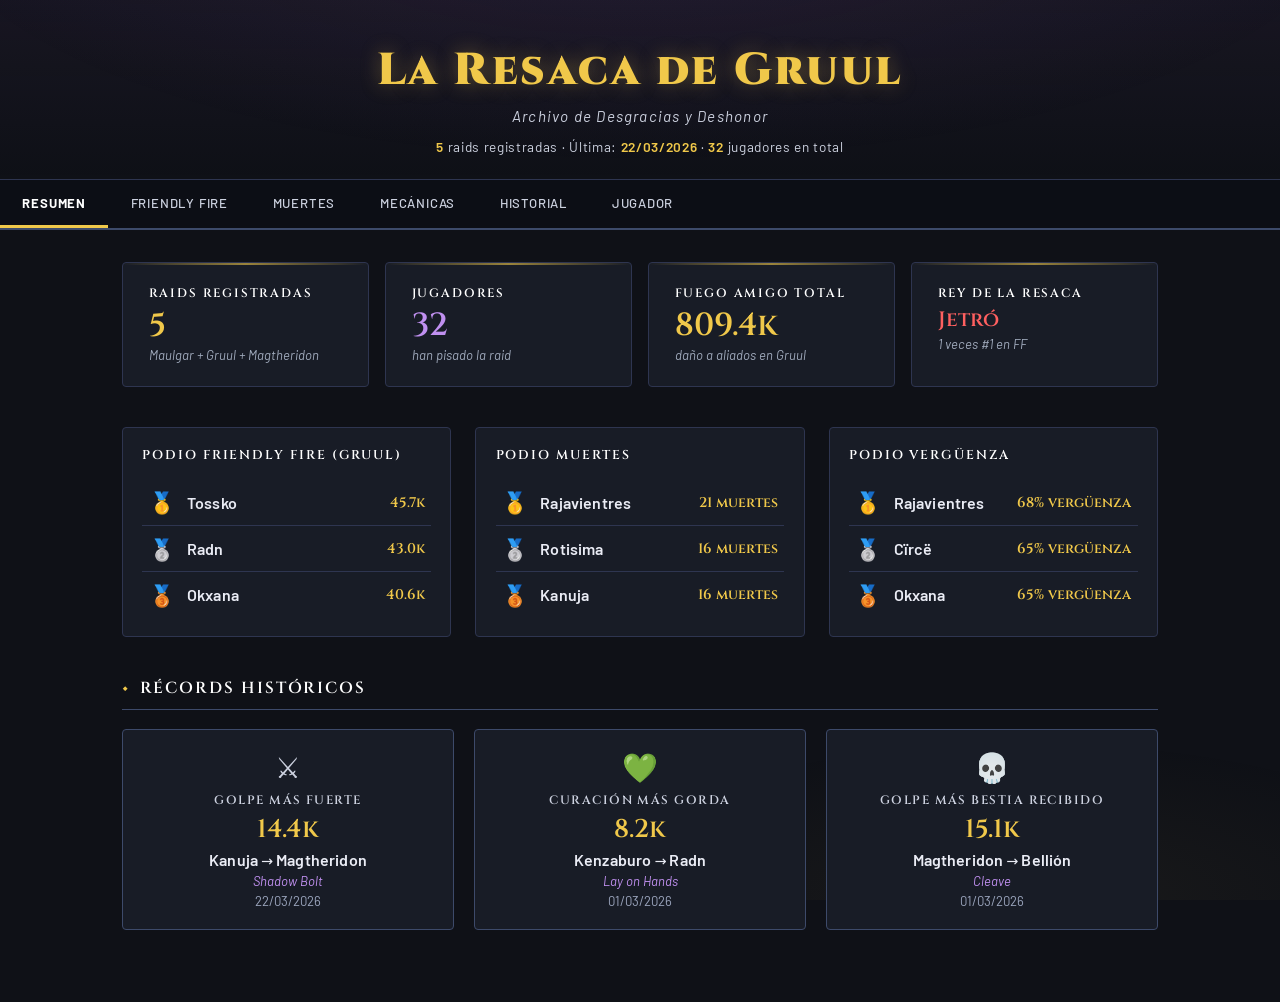
==== dashboard.html @ dad8a7e5 "actualizar dashboard.html" ====
<!DOCTYPE html>
<html lang="es">
<head>
<meta charset="UTF-8">
<meta name="viewport" content="width=device-width, initial-scale=1.0">
<title>La Resaca de Gruul — Dashboard</title>
<!-- Datos: generado automáticamente por el bot junto a historial.json -->
<script src="historial.js" onerror="void 0"></script>
<link href="https://fonts.googleapis.com/css2?family=Cinzel:wght@400;600;900&family=Barlow:ital,wght@0,400;0,500;0,600;1,400&display=swap" rel="stylesheet">
<style>
  :root {
    --bg:        #0f1117;
    --bg2:       #181c26;
    --bg3:       #1e2230;
    --bg-row:    #1c2030;
    --border:    #2e3550;
    --border2:   #3d4a6a;
    --gold:      #f0c84a;
    --gold2:     #fad96a;
    --gold-dim:  #7a6028;
    --purple:    #8a5cb8;
    --purple2:   #c090f0;
    --red:       #c03838;
    --red2:      #ff6060;
    --text:      #cdd2e0;
    --text-dim:  #a0aabc;
    --text-muted: #9aa4bc;
    --text-bright: #ffffff;
    --name:      #eaecf5;
    --glow-gold: 0 0 20px rgba(240,200,74,0.35);
    --glow-purple: 0 0 20px rgba(138,92,184,0.4);
  }

  * { box-sizing: border-box; margin: 0; padding: 0; }

  body {
    background: var(--bg);
    color: var(--text);
    font-family: 'Barlow', system-ui, sans-serif;
    font-size: 15px;
    min-height: 100vh;
    overflow-x: hidden;
  }

  /* ── Texture overlay ── */
  body::before {
    content: '';
    position: fixed;
    inset: 0;
    background-image:
      radial-gradient(ellipse 80% 40% at 50% -10%, rgba(123,79,160,0.12) 0%, transparent 70%),
      radial-gradient(ellipse 60% 30% at 80% 100%, rgba(200,168,75,0.06) 0%, transparent 60%);
    pointer-events: none;
    z-index: 0;
  }

  /* ── LOADER ── */
  #loader {
    position: fixed;
    inset: 0;
    background: var(--bg);
    z-index: 100;
    display: flex;
    flex-direction: column;
    align-items: center;
    justify-content: center;
    gap: 2rem;
    transition: opacity 0.5s, visibility 0.5s;
  }
  #loader.hidden { opacity: 0; visibility: hidden; }

  .loader-title {
    font-family: 'Cinzel', serif;
    font-size: clamp(1.8rem, 5vw, 3.2rem);
    font-weight: 900;
    color: var(--gold);
    text-shadow: var(--glow-gold);
    letter-spacing: 0.05em;
    text-align: center;
  }
  .loader-subtitle {
    font-family: 'Barlow', system-ui, sans-serif;
    font-style: italic;
    color: var(--text-dim);
    font-size: 1.1rem;
    letter-spacing: 0.1em;
    text-align: center;
  }

  #drop-zone {
    width: min(420px, 90vw);
    height: 200px;
    border: 2px dashed var(--gold-dim);
    border-radius: 4px;
    display: flex;
    flex-direction: column;
    align-items: center;
    justify-content: center;
    gap: 1rem;
    cursor: pointer;
    transition: border-color 0.2s, background 0.2s, box-shadow 0.2s;
    background: rgba(200,168,75,0.03);
    position: relative;
  }
  #drop-zone:hover, #drop-zone.drag-over {
    border-color: var(--gold);
    background: rgba(200,168,75,0.07);
    box-shadow: var(--glow-gold);
  }
  #drop-zone .drop-icon { font-size: 2.5rem; opacity: 0.6; }
  #drop-zone .drop-text { font-family: 'Cinzel', serif; font-size: 0.85rem; letter-spacing: 0.15em; color: var(--gold); text-transform: uppercase; }
  #drop-zone .drop-hint { font-size: 0.85rem; color: var(--text-dim); }
  #file-input { position: absolute; inset: 0; opacity: 0; cursor: pointer; }

  .ornament { color: var(--gold-dim); font-size: 1.2rem; letter-spacing: 0.5em; }

  /* ── MAIN APP ── */
  #app { position: relative; z-index: 1; display: none; }
  #app.visible { display: block; }

  /* ── HEADER ── */
  header {
    padding: 2.5rem 2rem 1.5rem;
    text-align: center;
    border-bottom: 1px solid var(--border);
    background: linear-gradient(180deg, rgba(123,79,160,0.08) 0%, transparent 100%);
  }
  .header-title {
    font-family: 'Cinzel', serif;
    font-size: clamp(1.6rem, 4vw, 2.8rem);
    font-weight: 900;
    color: var(--gold);
    text-shadow: var(--glow-gold);
    letter-spacing: 0.06em;
  }
  .header-sub {
    font-style: italic;
    color: var(--text);
    margin-top: 0.4rem;
    font-size: 0.95rem;
    letter-spacing: 0.08em;
  }
  .header-meta {
    margin-top: 0.8rem;
    font-size: 0.85rem;
    color: var(--text);
    letter-spacing: 0.05em;
  }
  .header-meta span { color: var(--gold); font-weight: 600; }

  /* ── NAV TABS ── */
  nav {
    position: sticky;
    top: 0;
    z-index: 50;
    background: rgba(13,15,22,0.97);
    backdrop-filter: blur(10px);
    border-bottom: 2px solid var(--border2);
    display: flex;
    overflow-x: auto;
    scrollbar-width: none;
  }
  nav::-webkit-scrollbar { display: none; }

  .tab-btn {
    flex-shrink: 0;
    padding: 0.9rem 1.4rem;
    background: none;
    border: none;
    border-bottom: 2px solid transparent;
    color: var(--text);
    font-family: 'Barlow', system-ui, sans-serif;
    font-size: 0.82rem;
    font-weight: 500;
    letter-spacing: 0.06em;
    text-transform: uppercase;
    cursor: pointer;
    transition: color 0.2s, border-color 0.2s;
    white-space: nowrap;
    -webkit-font-smoothing: antialiased;
  }
  .tab-btn:hover { color: var(--text-bright); }
  .tab-btn.active { color: var(--text-bright); font-family: 'Barlow', system-ui, sans-serif; font-weight: 700; border-bottom-color: var(--gold); border-bottom-width: 3px; }

  /* ── CONTENT ── */
  .tab-content { display: none; padding: 2rem; max-width: 1100px; margin: 0 auto; }
  .tab-content.active { display: block; }

  /* ── CARDS ── */
  .stat-cards {
    display: grid;
    grid-template-columns: repeat(auto-fit, minmax(200px, 1fr));
    gap: 1rem;
    margin-bottom: 2.5rem;
  }
  .stat-card {
    background: var(--bg2);
    border: 1px solid var(--border);
    border-radius: 4px;
    padding: 1.4rem 1.6rem;
    position: relative;
    overflow: hidden;
    transition: border-color 0.2s;
  }
  .stat-card::before {
    content: '';
    position: absolute;
    top: 0; left: 0; right: 0;
    height: 2px;
    background: linear-gradient(90deg, transparent, var(--gold), transparent);
    opacity: 0.6;
  }
  .stat-card:hover { border-color: var(--gold-dim); }
  .stat-card .label {
    font-family: 'Cinzel', serif;
    font-size: 0.76rem;
    font-weight: 600;
    letter-spacing: 0.15em;
    text-transform: uppercase;
    color: var(--text-bright);
    margin-bottom: 0.5rem;
  }
  .stat-card .value {
    font-family: 'Cinzel', serif;
    font-size: 2rem;
    font-weight: 600;
    color: var(--gold);
    line-height: 1;
  }
  .stat-card .value.purple { color: var(--purple2); }
  .stat-card .value.red { color: var(--red2); }
  .stat-card .sub { font-size: 0.82rem; color: var(--text-dim); margin-top: 0.3rem; font-style: italic; }

  /* ── SECTION HEADINGS ── */
  .section-title {
    font-family: 'Cinzel', serif;
    font-size: 1rem;
    font-weight: 600;
    letter-spacing: 0.12em;
    text-transform: uppercase;
    color: var(--text-bright);
    margin-bottom: 1.2rem;
    padding-bottom: 0.6rem;
    border-bottom: 1px solid var(--border2);
    display: flex;
    align-items: center;
    gap: 0.6rem;
  }
  .section-title::before { content: '⬥'; font-size: 0.6rem; color: var(--gold); }
  .section-note { font-size: 0.78rem; color: var(--text-dim); font-style: italic; margin-top: -0.6rem; margin-bottom: 0.8rem; padding-left: 1rem; }

  /* ── PODIUMS ── */
  .podiums-grid {
    display: grid;
    grid-template-columns: repeat(auto-fit, minmax(280px, 1fr));
    gap: 1.5rem;
    margin-bottom: 2.5rem;
  }
  .podium-card {
    background: var(--bg2);
    border: 1px solid var(--border);
    border-radius: 4px;
    padding: 1.2rem;
  }
  .podium-title {
    font-family: 'Cinzel', serif;
    font-size: 0.8rem;
    font-weight: 600;
    letter-spacing: 0.15em;
    text-transform: uppercase;
    color: var(--text-bright);
    margin-bottom: 1rem;
  }
  .podium-entry {
    display: flex;
    align-items: center;
    gap: 0.8rem;
    padding: 0.6rem 0.4rem;
    border-bottom: 1px solid var(--border);
  }
  .podium-entry:last-child { border-bottom: none; }
  .medal { font-size: 1.3rem; width: 1.6rem; text-align: center; flex-shrink: 0; }
  .podium-name { flex: 1; font-weight: 600; color: var(--name); font-size: 1.05rem; }
  .podium-val { font-family: 'Cinzel', serif; font-size: 0.88rem; color: var(--gold); font-weight: 600; }

  /* ── GLOBAL RECORDS ── */
  .records-grid {
    display: grid;
    grid-template-columns: repeat(auto-fit, minmax(240px, 1fr));
    gap: 1.25rem;
    margin-bottom: 2.5rem;
  }
  .record-card {
    background: var(--bg2);
    border: 1px solid var(--border2);
    border-radius: 4px;
    padding: 1.2rem;
    text-align: center;
  }
  .record-icon { font-size: 1.8rem; margin-bottom: 0.4rem; }
  .record-label {
    font-family: 'Cinzel', serif;
    font-size: 0.76rem;
    font-weight: 600;
    letter-spacing: 0.12em;
    text-transform: uppercase;
    color: var(--text);
    margin-bottom: 0.5rem;
  }
  .record-amount { font-family: 'Cinzel', serif; font-size: 1.6rem; font-weight: 600; color: var(--gold); line-height: 1; margin-bottom: 0.5rem; }
  .record-who { font-size: 0.9rem; color: var(--name); margin-bottom: 0.25rem; }
  .record-ability { font-size: 0.82rem; color: var(--purple2); font-style: italic; margin-bottom: 0.25rem; }
  .record-date { font-size: 0.82rem; color: var(--text-muted); }

  /* ── RANKED LIST ── */
  .ranked-list { width: 100%; border-collapse: collapse; }
  .ranked-list th {
    font-family: 'Cinzel', serif;
    font-size: 0.75rem;
    font-weight: 600;
    letter-spacing: 0.15em;
    text-transform: uppercase;
    color: var(--text-bright);
    text-align: left;
    padding: 0.6rem 1rem;
    border-bottom: 2px solid var(--border2);
    background: var(--bg3);
  }
  .ranked-list tbody tr:nth-child(odd)  td { background: rgba(255,255,255,0.015); }
  .ranked-list tbody tr:nth-child(even) td { background: transparent; }
  .ranked-list td {
    padding: 0.65rem 1rem;
    border-bottom: 1px solid var(--border);
    font-size: 0.97rem;
    vertical-align: middle;
  }
  .ranked-list tr:hover td { background: rgba(226,188,92,0.06) !important; }
  .ranked-list tr:hover .player-link { color: var(--gold2); }
  .rank-num {
    font-family: 'Cinzel', serif;
    color: var(--text);
    font-size: 0.82rem;
    width: 2.2rem;
    text-align: right;
  }
  .rank-num.top1 { color: #ffd700; }
  .rank-num.top2 { color: #c0c0c0; }
  .rank-num.top3 { color: #cd7f32; }

  .player-link {
    color: var(--name);
    cursor: pointer;
    transition: color 0.15s;
    font-weight: 600;
    font-size: 1rem;
    letter-spacing: 0.01em;
  }

  .bar-cell { width: 32%; }
  .bar-wrap { height: 7px; background: var(--bg3); border-radius: 3px; overflow: hidden; }
  .bar-fill {
    height: 100%;
    border-radius: 3px;
    background: linear-gradient(90deg, var(--gold-dim), var(--gold));
    transition: width 0.6s ease;
  }
  .bar-fill.purple { background: linear-gradient(90deg, #3a1a60, var(--purple2)); }
  .bar-fill.red    { background: linear-gradient(90deg, #5a0a0a, var(--red2)); }

  .val-cell { font-family: 'Cinzel', serif; font-size: 0.9rem; color: var(--gold); text-align: right; white-space: nowrap; font-weight: 600; }
  .val-cell.purple { color: var(--purple2); }
  .val-cell.red    { color: var(--red2); }

  /* ── CHART CONTAINER ── */
  .chart-wrap {
    background: var(--bg2);
    border: 1px solid var(--border);
    border-radius: 4px;
    padding: 1.5rem;
    margin-bottom: 2rem;
  }

  /* ── TWO COLUMNS ── */
  .two-col {
    display: grid;
    grid-template-columns: 1fr 1fr;
    gap: 1.5rem;
    margin-bottom: 2rem;
  }
  @media (max-width: 700px) { .two-col { grid-template-columns: 1fr; } }

  .panel {
    background: var(--bg2);
    border: 1px solid var(--border);
    border-radius: 4px;
    padding: 1.2rem;
  }
  .panel-title {
    font-family: 'Cinzel', serif;
    font-size: 0.8rem;
    font-weight: 600;
    letter-spacing: 0.15em;
    text-transform: uppercase;
    color: var(--text);
    margin-bottom: 1rem;
    padding-bottom: 0.6rem;
    border-bottom: 1px solid var(--border);
  }

  /* ── HISTORIAL CARDS ── */
  .raid-card {
    background: var(--bg2);
    border: 1px solid var(--border);
    border-radius: 4px;
    margin-bottom: 0.8rem;
    overflow: hidden;
    transition: border-color 0.2s;
  }
  .raid-card:hover { border-color: var(--gold-dim); }

  .raid-header {
    display: flex;
    align-items: center;
    gap: 1rem;
    padding: 0.9rem 1.2rem;
    cursor: pointer;
    user-select: none;
  }
  .raid-date {
    font-family: 'Cinzel', serif;
    font-size: 0.85rem;
    color: var(--text-bright);
    white-space: nowrap;
    min-width: 90px;
  }
  .raid-portador { flex: 1; font-size: 0.9rem; }
  .raid-portador .label { color: var(--text); font-size: 0.82rem; margin-right: 0.4rem; }
  .raid-arrow {
    color: var(--text-dim);
    transition: transform 0.2s;
    font-size: 0.8rem;
  }
  .raid-card.open .raid-arrow { transform: rotate(180deg); }

  .raid-body {
    display: none;
    padding: 0 1.2rem 1.2rem;
    border-top: 1px solid var(--border);
  }
  .raid-card.open .raid-body { display: block; }

  .raid-body-grid {
    display: grid;
    grid-template-columns: repeat(auto-fit, minmax(180px, 1fr));
    gap: 1rem;
    margin-top: 1rem;
  }
  .raid-section { font-size: 0.85rem; }
  .raid-section-title {
    font-family: 'Barlow', system-ui, sans-serif;
    font-size: 0.78rem;
    font-weight: 600;
    letter-spacing: 0.08em;
    text-transform: uppercase;
    color: var(--text-bright);
    margin-bottom: 0.5rem;
    padding-bottom: 0.25rem;
    border-bottom: 1px solid var(--border);
  }
  .raid-section li { list-style: none; color: var(--name); padding: 0.15rem 0; }
  .raid-section li span { color: var(--text-bright); font-size: 0.85rem; margin-left: 0.3rem; }
  .raid-link {
    display: inline-flex;
    align-items: center;
    gap: 0.4rem;
    font-family: 'Cinzel', serif;
    font-size: 0.68rem;
    letter-spacing: 0.1em;
    color: var(--purple2);
    text-decoration: none;
    margin-top: 0.8rem;
    padding: 0.3rem 0.8rem;
    border: 1px solid var(--purple);
    border-radius: 2px;
    transition: background 0.15s, box-shadow 0.15s;
  }
  .raid-link:hover { background: rgba(123,79,160,0.15); box-shadow: var(--glow-purple); }

  /* ── PLAYER SEARCH ── */
  .search-wrap {
    position: relative;
    margin-bottom: 1.5rem;
  }
  .search-input {
    width: 100%;
    background: var(--bg2);
    border: 1px solid var(--border);
    border-radius: 4px;
    padding: 0.8rem 1rem;
    color: var(--text-bright);
    font-family: 'Barlow', system-ui, sans-serif;
    font-size: 1.1rem;
    outline: none;
    transition: border-color 0.2s, box-shadow 0.2s;
  }
  .search-input:focus { border-color: var(--gold-dim); box-shadow: var(--glow-gold); }
  .search-input::placeholder { color: var(--text-dim); font-style: italic; }

  .player-suggestions {
    position: absolute;
    top: 100%;
    left: 0;
    right: 0;
    background: var(--bg3);
    border: 1px solid var(--border);
    border-top: none;
    border-radius: 0 0 4px 4px;
    z-index: 20;
    max-height: 240px;
    overflow-y: auto;
    display: none;
  }
  .player-suggestions.visible { display: block; }
  .suggestion-item {
    padding: 0.6rem 1rem;
    cursor: pointer;
    font-size: 0.95rem;
    transition: background 0.1s;
  }
  .suggestion-item:hover { background: rgba(200,168,75,0.08); color: var(--gold2); }

  /* ── PLAYER PROFILE ── */
  #player-profile { display: none; }
  #player-profile.visible { display: block; }

  .profile-name {
    font-family: 'Cinzel', serif;
    font-size: 1.8rem;
    font-weight: 900;
    color: var(--gold);
    text-shadow: var(--glow-gold);
    margin-bottom: 0.3rem;
  }
  .profile-meta {
    font-size: 0.85rem;
    color: var(--text-dim);
    font-style: italic;
    margin-bottom: 2rem;
  }

  .profile-stats {
    display: grid;
    grid-template-columns: repeat(auto-fit, minmax(140px, 1fr));
    gap: 0.8rem;
    margin-bottom: 2rem;
  }
  .pstat {
    background: var(--bg2);
    border: 1px solid var(--border);
    border-radius: 4px;
    padding: 1rem;
    text-align: center;
  }
  .pstat .plabel {
    font-family: 'Cinzel', serif;
    font-size: 0.72rem;
    font-weight: 600;
    letter-spacing: 0.15em;
    text-transform: uppercase;
    color: var(--text);
    margin-bottom: 0.4rem;
  }
  .pstat .pval {
    font-family: 'Cinzel', serif;
    font-size: 1.4rem;
    font-weight: 600;
    color: var(--gold);
  }
  .pstat .pval.purple { color: var(--purple2); }
  .pstat .pval.red    { color: var(--red2); }

  .sparkline-section { margin-bottom: 2rem; }
  .sparkline-title {
    font-family: 'Cinzel', serif;
    font-size: 0.76rem;
    font-weight: 600;
    letter-spacing: 0.15em;
    text-transform: uppercase;
    color: var(--text);
    margin-bottom: 0.6rem;
  }

  .raid-table {
    width: 100%;
    border-collapse: collapse;
    font-size: 0.88rem;
    background: var(--bg2);
    border: 1px solid var(--border);
    border-radius: 4px;
    overflow: hidden;
    margin-bottom: 1.5rem;
  }
  .raid-table th {
    font-family: 'Cinzel', serif;
    font-size: 0.73rem;
    font-weight: 600;
    letter-spacing: 0.12em;
    text-transform: uppercase;
    color: var(--text);
    padding: 0.6rem 0.8rem;
    background: var(--bg3);
    text-align: left;
    border-bottom: 2px solid var(--border2);
  }
  .raid-table tbody tr:nth-child(odd) td { background: rgba(255,255,255,0.015); }
  .raid-table td {
    padding: 0.55rem 0.8rem;
    border-bottom: 1px solid var(--border);
    color: var(--text);
  }
  .raid-table tr:last-child td { border-bottom: none; }
  .raid-table tr:hover td { background: rgba(255,255,255,0.02); }
  .td-gold { color: var(--gold); font-family: 'Cinzel', serif; font-size: 0.82rem; }
  .td-purple { color: var(--purple2); font-family: 'Cinzel', serif; font-size: 0.82rem; }
  .td-red { color: var(--red2); font-family: 'Cinzel', serif; font-size: 0.82rem; }
  .td-dim { color: var(--text-dim); font-size: 0.82rem; }

  /* ── SHAME BADGE ── */
  .shame-badge {
    display: inline-block;
    background: rgba(176,48,48,0.2);
    border: 1px solid var(--red);
    color: var(--red2);
    font-family: 'Cinzel', serif;
    font-size: 0.7rem;
    letter-spacing: 0.1em;
    padding: 0.15rem 0.5rem;
    border-radius: 2px;
    text-transform: uppercase;
    vertical-align: middle;
    margin-left: 0.4rem;
  }

  /* ── EMPTY ── */
  .empty-msg {
    text-align: center;
    color: var(--text-dim);
    font-style: italic;
    padding: 3rem;
    font-size: 0.95rem;
  }

  /* ── SCROLLBAR ── */
  ::-webkit-scrollbar { width: 6px; height: 6px; }
  ::-webkit-scrollbar-track { background: var(--bg); }
  ::-webkit-scrollbar-thumb { background: var(--border); border-radius: 3px; }
  ::-webkit-scrollbar-thumb:hover { background: var(--gold-dim); }
</style>
</head>
<body>

<!-- LOADER -->
<div id="loader">
  <div class="ornament">— ✦ —</div>
  <div class="loader-title">La Resaca de Gruul</div>
  <div class="loader-subtitle">Archivo de Desgracias y Deshonor</div>
  <div id="drop-zone">
    <div class="drop-icon">📜</div>
    <div class="drop-text">Cargar historial.json</div>
    <div class="drop-hint">Arrastra el archivo o haz clic</div>
    <input type="file" id="file-input" accept=".json">
  </div>
  <div class="ornament">— ✦ —</div>
</div>

<!-- APP -->
<div id="app">
  <header>
    <div class="header-title">La Resaca de Gruul</div>
    <div class="header-sub">Archivo de Desgracias y Deshonor</div>
    <div class="header-meta" id="header-meta"></div>
  </header>

  <nav id="nav">
    <button class="tab-btn active" data-tab="resumen">Resumen</button>
    <button class="tab-btn" data-tab="ff">Friendly Fire</button>
    <button class="tab-btn" data-tab="muertes">Muertes</button>
    <button class="tab-btn" data-tab="mecanicas">Mecánicas</button>
    <button class="tab-btn" data-tab="historial">Historial</button>
    <button class="tab-btn" data-tab="jugador">Jugador</button>
  </nav>

  <!-- RESUMEN -->
  <div class="tab-content active" id="tab-resumen">
    <div class="stat-cards" id="stat-cards"></div>
    <div class="podiums-grid" id="podiums"></div>
    <div id="global-records"></div>
  </div>

  <!-- FRIENDLY FIRE -->
  <div class="tab-content" id="tab-ff">
    <div class="section-title">Ranking Acumulado</div>
    <div class="section-note">Solo daño a aliados en el combate de Gruul</div>
    <table class="ranked-list" id="table-ff"></table>
  </div>

  <!-- MUERTES -->
  <div class="tab-content" id="tab-muertes">
    <div class="two-col">
      <div>
        <div class="section-title">Muertes Totales</div>
        <table class="ranked-list" id="table-deaths"></table>
      </div>
      <div>
        <div class="section-title">Tiempo Muerto</div>
        <table class="ranked-list" id="table-timedead"></table>
      </div>
    </div>
    <div class="section-title">Primero en Morir</div>
    <div class="panel" style="max-width:420px">
      <table class="ranked-list" id="table-firstdie"></table>
    </div>
  </div>

  <!-- MECÁNICAS -->
  <div class="tab-content" id="tab-mecanicas">
    <div class="two-col">
      <div>
        <div class="section-title">Interrupts</div>
        <table class="ranked-list" id="table-interrupts"></table>
      </div>
      <div>
        <div class="section-title">Dispels</div>
        <table class="ranked-list" id="table-dispels"></table>
      </div>
    </div>
  </div>

  <!-- HISTORIAL -->
  <div class="tab-content" id="tab-historial">
    <div id="raid-list"></div>
  </div>

  <!-- JUGADOR -->
  <div class="tab-content" id="tab-jugador">
    <div class="search-wrap">
      <input type="text" class="search-input" id="player-search" placeholder="Buscar jugador...">
      <div class="player-suggestions" id="player-suggestions"></div>
    </div>
    <div id="player-profile"></div>
    <div id="player-empty" class="empty-msg">Escribe un nombre para ver el perfil del jugador.</div>
  </div>
</div>

<script>
let DATA = [];
let ALL_PLAYERS = [];

// ── FILE LOADING ──────────────────────────────────────────────────────────────

const dropZone  = document.getElementById('drop-zone');
const fileInput = document.getElementById('file-input');

// Intento automático: si el bot generó historial.js en la misma carpeta,
// lo habrá inyectado como window.__HISTORIAL__ via <script src="historial.js">
if (Array.isArray(window.__HISTORIAL__)) {
  DATA = window.__HISTORIAL__;
  document.addEventListener('DOMContentLoaded', initDashboard);
}

dropZone.addEventListener('dragover', e => { e.preventDefault(); dropZone.classList.add('drag-over'); });
dropZone.addEventListener('dragleave', () => dropZone.classList.remove('drag-over'));
dropZone.addEventListener('drop', e => {
  e.preventDefault();
  dropZone.classList.remove('drag-over');
  const file = e.dataTransfer.files[0];
  if (file) readFile(file);
});
fileInput.addEventListener('change', e => { if (e.target.files[0]) readFile(e.target.files[0]); });

function readFile(file) {
  const reader = new FileReader();
  reader.onload = ev => {
    try {
      DATA = JSON.parse(ev.target.result);
      if (!Array.isArray(DATA)) throw new Error('Formato inválido');
      initDashboard();
    } catch(err) {
      alert('Error al leer el archivo: ' + err.message);
    }
  };
  reader.readAsText(file);
}

// ── INIT ──────────────────────────────────────────────────────────────────────

function initDashboard() {
  document.getElementById('loader').classList.add('hidden');
  document.getElementById('app').classList.add('visible');

  // Collect all players
  const playerSet = new Set();
  DATA.forEach(r => (r.roster ?? []).forEach(n => playerSet.add(n)));
  ALL_PLAYERS = Array.from(playerSet).sort();

  buildHeaderMeta();
  buildResumen();
  buildFF();
  buildMuertes();
  buildMecanicas();
  buildHistorial();
  setupJugador();
}

// ── HELPERS ───────────────────────────────────────────────────────────────────

function fmtDmg(n) {
  if (n >= 1_000_000) return (n/1_000_000).toFixed(1) + 'M';
  if (n >= 1_000)     return (n/1_000).toFixed(1) + 'k';
  return String(n);
}

function fmtMs(ms) {
  const s = Math.floor(ms / 1000);
  const m = Math.floor(s / 60);
  const rem = s % 60;
  return `${m}m ${String(rem).padStart(2,'0')}s`;
}

function fmtDate(d) {
  const [y, mo, day] = d.split('-');
  return `${day}/${mo}/${y}`;
}

function rankClass(i) {
  return i === 0 ? 'top1' : i === 1 ? 'top2' : i === 2 ? 'top3' : '';
}
function medalEmoji(i) {
  return i === 0 ? '🥇' : i === 1 ? '🥈' : i === 2 ? '🥉' : `${i+1}.`;
}

function makeBar(pct, cls='') {
  return `<div class="bar-wrap"><div class="bar-fill ${cls}" style="width:${pct}%"></div></div>`;
}

function aggregateMap(field, key) {
  const m = new Map();
  DATA.forEach(r => {
    (r[field] ?? []).forEach(e => {
      m.set(e[key] ?? e.name, (m.get(e[key] ?? e.name) ?? 0) + (e.damage ?? e.count ?? e.total ?? e.ms ?? 0));
    });
  });
  return Array.from(m.entries()).map(([name,val]) => ({name,val})).sort((a,b) => b.val - a.val);
}

function calcShame() {
  const scores = new Map();
  DATA.forEach(raid => {
    const participants = raid.roster ? new Set(raid.roster)
      : new Set([...raid.leaderboard.map(e=>e.name), ...(raid.deathStats?.deaths??[]).map(e=>e.name), ...(raid.deathStats?.timeDead??[]).map(e=>e.name)]);
    const n = participants.size;
    if (n <= 1) return;
    const pct = (list, name) => {
      const idx = list.findIndex(e => e.name === name);
      return idx === -1 ? 0 : (n - 1 - idx) / (n - 1);
    };
    for (const name of participants) {
      const avg = (pct(raid.leaderboard, name) + pct(raid.deathStats?.deaths??[], name) + pct(raid.deathStats?.timeDead??[], name)) / 3;
      const curr = scores.get(name) ?? {total:0, count:0};
      scores.set(name, {total: curr.total + avg, count: curr.count + 1});
    }
  });
  const minRaids = Math.max(1, Math.ceil(DATA.length * 0.3));
  return Array.from(scores.entries())
    .filter(([,v]) => v.count >= minRaids)
    .map(([name,{total,count}]) => ({name, score: total/count, count}))
    .sort((a,b) => b.score - a.score);
}

// ── HEADER META ───────────────────────────────────────────────────────────────

function buildHeaderMeta() {
  const lastDate = DATA.length ? fmtDate(DATA[DATA.length-1].fecha) : '-';
  document.getElementById('header-meta').innerHTML =
    `<span>${DATA.length}</span> raids registradas · Última: <span>${lastDate}</span> · <span>${ALL_PLAYERS.length}</span> jugadores en total`;
}

// ── RESUMEN ───────────────────────────────────────────────────────────────────

function buildResumen() {
  const totalFF = DATA.reduce((s,r) => s + r.leaderboard.reduce((ss,e) => ss + e.damage, 0), 0);
  const portCount = new Map();
  DATA.forEach(r => { if (r.leaderboard[0]) { const n = r.leaderboard[0].name; portCount.set(n, (portCount.get(n)??0)+1); } });
  const topPort = [...portCount.entries()].sort((a,b)=>b[1]-a[1])[0];

  document.getElementById('stat-cards').innerHTML = `
    <div class="stat-card">
      <div class="label">Raids Registradas</div>
      <div class="value">${DATA.length}</div>
      <div class="sub">Maulgar + Gruul + Magtheridon</div>
    </div>
    <div class="stat-card">
      <div class="label">Jugadores</div>
      <div class="value purple">${ALL_PLAYERS.length}</div>
      <div class="sub">han pisado la raid</div>
    </div>
    <div class="stat-card">
      <div class="label">Fuego Amigo Total</div>
      <div class="value">${fmtDmg(totalFF)}</div>
      <div class="sub">daño a aliados en Gruul</div>
    </div>
    <div class="stat-card">
      <div class="label">Rey de la Resaca</div>
      <div class="value red" style="font-size:1.3rem">${topPort ? topPort[0] : '-'}</div>
      <div class="sub">${topPort ? topPort[1] + ' veces #1 en FF' : ''}</div>
    </div>
  `;

  const ffPodio    = aggregateMap('leaderboard', 'name').slice(0,3);
  const deathPodio = aggregateMap('deathStats.deaths','name');  // special handling below
  const dMap = new Map();
  DATA.forEach(r => (r.deathStats?.deaths??[]).forEach(e => dMap.set(e.name,(dMap.get(e.name)??0)+e.count)));
  const deathArr = [...dMap.entries()].map(([name,val])=>({name,val})).sort((a,b)=>b.val-a.val).slice(0,3);
  const shame = calcShame().slice(0,3);

  const podiumHTML = (title, arr, valFn) => `
    <div class="podium-card">
      <div class="podium-title">${title}</div>
      ${arr.map((e,i) => `<div class="podium-entry">
        <span class="medal">${medalEmoji(i)}</span>
        <span class="podium-name player-link" data-player="${e.name}">${e.name}</span>
        <span class="podium-val">${valFn(e)}</span>
      </div>`).join('')}
    </div>`;

  document.getElementById('podiums').innerHTML =
    podiumHTML('Podio Friendly Fire (Gruul)', ffPodio, e => fmtDmg(e.val)) +
    podiumHTML('Podio Muertes', deathArr, e => e.val + ' muertes') +
    podiumHTML('Podio Vergüenza', shame, e => (e.score*100).toFixed(0)+'% vergüenza');

  document.querySelectorAll('.player-link').forEach(el => {
    el.addEventListener('click', () => openPlayer(el.dataset.player));
  });

  // Global records
  const records = calcGlobalRecords();
  const recCard = (icon, label, rec, nameFn, targetFn) => {
    if (!rec) return `<div class="record-card"><div class="record-icon">${icon}</div><div class="record-label">${label}</div><div class="record-val td-dim">Sin datos</div></div>`;
    const abilityLine = rec.ability ? `<div class="record-ability">${rec.ability}</div>` : '';
    return `<div class="record-card">
      <div class="record-icon">${icon}</div>
      <div class="record-label">${label}</div>
      <div class="record-amount">${fmtDmg(rec.amount)}</div>
      <div class="record-who"><span class="player-link record-link" data-player="${nameFn(rec)}">${nameFn(rec)}</span> → <span class="player-link record-link" data-player="${targetFn(rec)}">${targetFn(rec)}</span></div>
      ${abilityLine}
      <div class="record-date">${fmtDate(rec.fecha)}</div>
    </div>`;
  };
  const recEl = document.getElementById('global-records');
  recEl.innerHTML = `
    <div class="section-title" style="margin-top:2rem">Récords Históricos</div>
    <div class="records-grid">
      ${recCard('⚔️', 'Golpe más fuerte', records.biggestHit, r => r.heroe, r => r.objetivo)}
      ${recCard('💚', 'Curación más gorda', records.biggestHeal, r => r.healer, r => r.target)}
      ${recCard('💀', 'Golpe más bestia recibido', records.biggestReceived, r => r.agresor, r => r.victima)}
    </div>
  `;
  recEl.querySelectorAll('.record-link').forEach(el => el.addEventListener('click', () => openPlayer(el.dataset.player)));
}

function calcGlobalRecords() {
  let biggestHit = null, biggestHeal = null, biggestReceived = null;
  for (const raid of DATA) {
    const bh = raid.biggestHits;
    if (!bh) continue;
    if (bh.biggestDealt?.amount > 0 && (!biggestHit || bh.biggestDealt.amount > biggestHit.amount))
      biggestHit = { ...bh.biggestDealt, fecha: raid.fecha };
    if (bh.biggestHeal?.amount > 0 && (!biggestHeal || bh.biggestHeal.amount > biggestHeal.amount))
      biggestHeal = { ...bh.biggestHeal, fecha: raid.fecha };
    if (bh.biggestReceived?.amount > 0 && (!biggestReceived || bh.biggestReceived.amount > biggestReceived.amount))
      biggestReceived = { ...bh.biggestReceived, fecha: raid.fecha };
  }
  return { biggestHit, biggestHeal, biggestReceived };
}

// ── FRIENDLY FIRE ─────────────────────────────────────────────────────────────

function buildFF() {
  const data = aggregateMap('leaderboard', 'name');
  const max  = data[0]?.val ?? 1;

  // Table
  const tbl = document.getElementById('table-ff');
  tbl.innerHTML = `<thead><tr><th></th><th>Jugador</th><th class="bar-cell"></th><th>Daño</th></tr></thead><tbody>
    ${data.map((e,i) => `<tr>
      <td class="rank-num ${rankClass(i)}">${medalEmoji(i)}</td>
      <td><span class="player-link" data-player="${e.name}">${e.name}</span></td>
      <td class="bar-cell">${makeBar(e.val/max*100)}</td>
      <td class="val-cell">${fmtDmg(e.val)}</td>
    </tr>`).join('')}
  </tbody>`;
  tbl.querySelectorAll('.player-link').forEach(el => el.addEventListener('click', () => openPlayer(el.dataset.player)));
}

// ── MUERTES ───────────────────────────────────────────────────────────────────

function buildMuertes() {
  const dMap = new Map(), tMap = new Map(), fMap = new Map();
  DATA.forEach(r => {
    (r.deathStats?.deaths??[]).forEach(e => dMap.set(e.name,(dMap.get(e.name)??0)+e.count));
    (r.deathStats?.timeDead??[]).forEach(e => tMap.set(e.name,(tMap.get(e.name)??0)+e.ms));
    const f = r.deathStats?.firstToDie?.name;
    if (f) fMap.set(f,(fMap.get(f)??0)+1);
  });

  const deaths = [...dMap.entries()].map(([name,val])=>({name,val})).sort((a,b)=>b.val-a.val);
  const tdead  = [...tMap.entries()].map(([name,val])=>({name,val})).sort((a,b)=>b.val-a.val);
  const first  = [...fMap.entries()].map(([name,val])=>({name,val})).sort((a,b)=>b.val-a.val);

  const maxD = deaths[0]?.val ?? 1;
  const maxT = tdead[0]?.val  ?? 1;
  const maxF = first[0]?.val  ?? 1;

  const mkTable = (id, arr, valFn, cls) => {
    const el = document.getElementById(id);
    el.innerHTML = `<thead><tr><th></th><th>Jugador</th><th class="bar-cell"></th><th>Total</th></tr></thead><tbody>
      ${arr.map((e,i)=>`<tr>
        <td class="rank-num ${rankClass(i)}">${medalEmoji(i)}</td>
        <td><span class="player-link" data-player="${e.name}">${e.name}</span></td>
        <td class="bar-cell">${makeBar(e.val/Math.max(...arr.map(x=>x.val))*100, cls)}</td>
        <td class="val-cell ${cls}">${valFn(e)}</td>
      </tr>`).join('')}
    </tbody>`;
    el.querySelectorAll('.player-link').forEach(el2 => el2.addEventListener('click', () => openPlayer(el2.dataset.player)));
  };

  mkTable('table-deaths',  deaths, e => e.val + ' ×', 'red');
  mkTable('table-timedead',tdead,  e => fmtMs(e.val), 'purple');

  const fd = document.getElementById('table-firstdie');
  fd.innerHTML = `<thead><tr><th></th><th>Jugador</th><th class="bar-cell"></th><th>Veces</th></tr></thead><tbody>
    ${first.map((e,i)=>`<tr>
      <td class="rank-num ${rankClass(i)}">${medalEmoji(i)}</td>
      <td><span class="player-link" data-player="${e.name}">${e.name}</span></td>
      <td class="bar-cell">${makeBar(e.val/maxF*100,'red')}</td>
      <td class="val-cell red">${e.val} ×</td>
    </tr>`).join('')}
  </tbody>`;
  fd.querySelectorAll('.player-link').forEach(el => el.addEventListener('click', () => openPlayer(el.dataset.player)));
}

// ── MECÁNICAS ─────────────────────────────────────────────────────────────────

function buildMecanicas() {
  const intMap = new Map(), disMap = new Map();
  DATA.forEach(r => {
    (r.interrupts??[]).forEach(e => intMap.set(e.name,(intMap.get(e.name)??0)+e.total));
    (r.dispels??[]).forEach(e => disMap.set(e.name,(disMap.get(e.name)??0)+e.total));
  });

  const ints = [...intMap.entries()].map(([name,val])=>({name,val})).sort((a,b)=>b.val-a.val);
  const disp = [...disMap.entries()].map(([name,val])=>({name,val})).sort((a,b)=>b.val-a.val);

  const mkTable = (id, arr) => {
    const el = document.getElementById(id);
    if (!arr.length) { el.innerHTML = '<tr><td colspan="4" class="empty-msg">Sin datos</td></tr>'; return; }
    const maxV = arr[0].val;
    el.innerHTML = `<thead><tr><th></th><th>Jugador</th><th class="bar-cell"></th><th>Total</th></tr></thead><tbody>
      ${arr.map((e,i)=>`<tr>
        <td class="rank-num ${rankClass(i)}">${medalEmoji(i)}</td>
        <td><span class="player-link" data-player="${e.name}">${e.name}</span></td>
        <td class="bar-cell">${makeBar(e.val/maxV*100,'purple')}</td>
        <td class="val-cell purple">${e.val}</td>
      </tr>`).join('')}
    </tbody>`;
    el.querySelectorAll('.player-link').forEach(el2 => el2.addEventListener('click', () => openPlayer(el2.dataset.player)));
  };
  mkTable('table-interrupts', ints);
  mkTable('table-dispels', disp);
}

// ── HISTORIAL ─────────────────────────────────────────────────────────────────

function buildHistorial() {
  const container = document.getElementById('raid-list');
  if (!DATA.length) { container.innerHTML = '<div class="empty-msg">No hay raids registradas.</div>'; return; }

  container.innerHTML = [...DATA].reverse().map((r, i) => {
    const port    = r.leaderboard[0];
    const fd      = r.deathStats?.firstToDie?.name ?? '—';
    const top3d   = (r.deathStats?.deaths??[]).slice(0,3);
    const top3int = (r.interrupts??[]).slice(0,3);
    const top3dis = (r.dispels??[]).slice(0,3);
    const bh      = r.biggestHits;

    const miniList = (arr, valFn) => arr.length
      ? `<ul>${arr.map(e=>`<li>${e.name}<span>${valFn(e)}</span></li>`).join('')}</ul>`
      : '<span style="color:var(--text-dim);font-style:italic">—</span>';

    const hitsHtml = bh ? `
          <div class="raid-section">
            <div class="raid-section-title">💥 Golpe más fuerte recibido</div>
            <ul>
              <li>${bh.biggestReceived?.victima ?? '—'}<span>${fmtDmg(bh.biggestReceived?.amount ?? 0)}</span></li>
              <li style="color:var(--text-dim);font-size:.8rem">por ${bh.biggestReceived?.agresor ?? '—'}</li>
              ${bh.biggestReceived?.ability ? `<li style="color:var(--purple2);font-size:.8rem;font-style:italic">${bh.biggestReceived.ability}</li>` : ''}
            </ul>
          </div>
          <div class="raid-section">
            <div class="raid-section-title">⚔️ Golpe más fuerte dado</div>
            <ul>
              <li>${bh.biggestDealt?.heroe ?? '—'}<span>${fmtDmg(bh.biggestDealt?.amount ?? 0)}</span></li>
              <li style="color:var(--text-dim);font-size:.8rem">a ${bh.biggestDealt?.objetivo ?? '—'}</li>
              ${bh.biggestDealt?.ability ? `<li style="color:var(--purple2);font-size:.8rem;font-style:italic">${bh.biggestDealt.ability}</li>` : ''}
            </ul>
          </div>
          ${bh.biggestHeal ? `<div class="raid-section">
            <div class="raid-section-title">💚 Curación más gorda</div>
            <ul>
              <li>${bh.biggestHeal.healer}<span>${fmtDmg(bh.biggestHeal.amount)}</span></li>
              <li style="color:var(--text-dim);font-size:.8rem">a ${bh.biggestHeal.target}</li>
              ${bh.biggestHeal.ability ? `<li style="color:var(--purple2);font-size:.8rem;font-style:italic">${bh.biggestHeal.ability}</li>` : ''}
            </ul>
          </div>` : ''}` : '';

    return `<div class="raid-card" id="rcard-${i}">
      <div class="raid-header" onclick="toggleRaid('rcard-${i}')">
        <span class="raid-date">${fmtDate(r.fecha)}</span>
        <span class="raid-portador"><span class="label">Resaca:</span><strong>${port ? port.name : '—'}</strong>${port ? `<span style="color:var(--text-dim);font-size:.8rem;margin-left:.4rem">(${fmtDmg(port.damage)})</span>` : ''}</span>
        <span class="raid-arrow">▼</span>
      </div>
      <div class="raid-body">
        <div class="raid-body-grid">
          <div class="raid-section">
            <div class="raid-section-title">Muertes Top 3</div>
            ${miniList(top3d, e => e.count+'×')}
          </div>
          <div class="raid-section">
            <div class="raid-section-title">Primero en Morir</div>
            <ul><li>${fd}</li></ul>
          </div>
          <div class="raid-section">
            <div class="raid-section-title">Interrupts Top 3</div>
            ${miniList(top3int, e => e.total)}
          </div>
          <div class="raid-section">
            <div class="raid-section-title">Dispels Top 3</div>
            ${miniList(top3dis, e => e.total)}
          </div>
          ${hitsHtml}
          <div class="raid-section">
            <div class="raid-section-title">Roster</div>
            <span style="color:var(--text-dim);font-size:.8rem">${(r.roster??[]).join(', ') || '—'}</span>
          </div>
        </div>
        <a class="raid-link" href="https://fresh.warcraftlogs.com/reports/${r.report}" target="_blank">↗ Ver en WarcraftLogs</a>
      </div>
    </div>`;
  }).join('');
}

function toggleRaid(id) {
  document.getElementById(id).classList.toggle('open');
}

// ── JUGADOR ───────────────────────────────────────────────────────────────────

function setupJugador() {
  const input = document.getElementById('player-search');
  const sugg  = document.getElementById('player-suggestions');

  input.addEventListener('input', () => {
    const q = input.value.trim().toLowerCase();
    if (!q) { sugg.classList.remove('visible'); return; }
    const matches = ALL_PLAYERS.filter(p => p.toLowerCase().includes(q)).slice(0, 12);
    if (!matches.length) { sugg.classList.remove('visible'); return; }
    sugg.innerHTML = matches.map(p => `<div class="suggestion-item" data-player="${p}">${p}</div>`).join('');
    sugg.classList.add('visible');
    sugg.querySelectorAll('.suggestion-item').forEach(el => {
      el.addEventListener('click', () => {
        input.value = el.dataset.player;
        sugg.classList.remove('visible');
        openPlayer(el.dataset.player);
      });
    });
  });

  document.addEventListener('click', e => { if (!input.contains(e.target) && !sugg.contains(e.target)) sugg.classList.remove('visible'); });
}

function openPlayer(name) {
  // Switch to jugador tab
  document.querySelectorAll('.tab-btn').forEach(b => b.classList.toggle('active', b.dataset.tab === 'jugador'));
  document.querySelectorAll('.tab-content').forEach(c => c.classList.toggle('active', c.id === 'tab-jugador'));

  document.getElementById('player-search').value = name;
  document.getElementById('player-suggestions').classList.remove('visible');
  document.getElementById('player-empty').style.display = 'none';

  const raidsAttended = DATA.filter(r => (r.roster ?? [...r.leaderboard.map(e=>e.name), ...(r.deathStats?.deaths??[]).map(e=>e.name)]).includes(name));

  let totalFF = 0, totalDeaths = 0, totalTimeDead = 0, totalInts = 0, totalDisp = 0, portadorCount = 0, firstCount = 0;

  const rows = raidsAttended.map(r => {
    const ffEntry  = r.leaderboard.find(e => e.name === name);
    const dEntry   = r.deathStats?.deaths?.find(e => e.name === name);
    const tEntry   = r.deathStats?.timeDead?.find(e => e.name === name);
    const intEntry = r.interrupts?.find(e => e.name === name);
    const disEntry = r.dispels?.find(e => e.name === name);
    const isPort   = r.leaderboard[0]?.name === name;
    const isFirst  = r.deathStats?.firstToDie?.name === name;
    const hitStats = r.playerHitStats?.[name] ?? null;

    const ff  = ffEntry?.damage ?? 0;
    const d   = dEntry?.count ?? 0;
    const td  = tEntry?.ms ?? 0;
    const int = intEntry?.total ?? 0;
    const dis = disEntry?.total ?? 0;

    totalFF += ff; totalDeaths += d; totalTimeDead += td; totalInts += int; totalDisp += dis;
    if (isPort) portadorCount++;
    if (isFirst) firstCount++;

    return { fecha: r.fecha, report: r.report, ff, d, td, int, dis, isPort, isFirst, hitStats };
  });

  // Personal records from playerHitStats
  let prHit = null, prHeal = null, prReceived = null;
  for (const r of rows) {
    const h = r.hitStats;
    if (!h) continue;
    if (h.biggestHit?.amount > 0 && (!prHit || h.biggestHit.amount > prHit.amount))
      prHit = { ...h.biggestHit, fecha: r.fecha };
    if (h.biggestHeal?.amount > 0 && (!prHeal || h.biggestHeal.amount > prHeal.amount))
      prHeal = { ...h.biggestHeal, fecha: r.fecha };
    if (h.biggestReceived?.amount > 0 && (!prReceived || h.biggestReceived.amount > prReceived.amount))
      prReceived = { ...h.biggestReceived, fecha: r.fecha };
  }

  const hasHitData = rows.some(r => r.hitStats);

  const profile = document.getElementById('player-profile');
  profile.className = 'visible';
  profile.innerHTML = `
    <div class="profile-name">${name}</div>
    <div class="profile-meta">${raidsAttended.length} raids · ${portadorCount ? portadorCount + '× portador de la resaca' : 'nunca portador'} · ${firstCount ? firstCount + '× primero en morir' : ''}</div>
    <div class="profile-stats">
      <div class="pstat"><div class="plabel">Raids</div><div class="pval purple">${raidsAttended.length}</div></div>
      <div class="pstat"><div class="plabel">Fuego Amigo (Gruul)</div><div class="pval">${fmtDmg(totalFF)}</div></div>
      <div class="pstat"><div class="plabel">Muertes</div><div class="pval red">${totalDeaths}</div></div>
      <div class="pstat"><div class="plabel">Tiempo Muerto</div><div class="pval red">${fmtMs(totalTimeDead)}</div></div>
      <div class="pstat"><div class="plabel">Interrupts</div><div class="pval purple">${totalInts}</div></div>
      <div class="pstat"><div class="plabel">Dispels</div><div class="pval purple">${totalDisp}</div></div>
    </div>

    ${hasHitData ? `
    <div class="section-title">Récords Personales</div>
    <div class="records-grid" style="margin-bottom:1.5rem">
      ${prHit ? `<div class="record-card"><div class="record-icon">⚔️</div><div class="record-label">Mayor golpe dado</div><div class="record-amount">${fmtDmg(prHit.amount)}</div><div class="record-who">${name} → ${prHit.target}</div>${prHit.ability ? `<div class="record-ability">${prHit.ability}</div>` : ''}<div class="record-date">${fmtDate(prHit.fecha)}</div></div>` : ''}
      ${prHeal ? `<div class="record-card"><div class="record-icon">💚</div><div class="record-label">Mayor curación</div><div class="record-amount">${fmtDmg(prHeal.amount)}</div><div class="record-who">${name} → ${prHeal.target}</div>${prHeal.ability ? `<div class="record-ability">${prHeal.ability}</div>` : ''}<div class="record-date">${fmtDate(prHeal.fecha)}</div></div>` : ''}
      ${prReceived ? `<div class="record-card"><div class="record-icon">💀</div><div class="record-label">Mayor golpe recibido</div><div class="record-amount">${fmtDmg(prReceived.amount)}</div><div class="record-who">${prReceived.source} → ${name}</div>${prReceived.ability ? `<div class="record-ability">${prReceived.ability}</div>` : ''}<div class="record-date">${fmtDate(prReceived.fecha)}</div></div>` : ''}
    </div>` : ''}

    <div class="section-title">Histórico por Raid</div>
    <table class="raid-table">
      <thead><tr>
        <th>Fecha</th>
        <th>FF Daño (Gruul)</th>
        <th>Muertes</th>
        <th>T. Muerto</th>
        <th>Interrupts</th>
        <th>Dispels</th>
        ${hasHitData ? '<th>Mayor Golpe</th><th>Mayor Cura</th><th>Mayor Recibido</th>' : ''}
      </tr></thead>
      <tbody>
        ${rows.map(r => `<tr>
          <td class="td-gold">${fmtDate(r.fecha)}</td>
          <td class="td-gold">${r.ff ? fmtDmg(r.ff) : '<span class="td-dim">—</span>'} ${r.isPort ? '<span class="shame-badge">resaca</span>' : ''}</td>
          <td class="td-red">${r.d || '<span class="td-dim">0</span>'} ${r.isFirst ? '<span class="shame-badge">1º</span>' : ''}</td>
          <td class="td-red">${r.td ? fmtMs(r.td) : '<span class="td-dim">—</span>'}</td>
          <td class="td-purple">${r.int || '<span class="td-dim">0</span>'}</td>
          <td class="td-purple">${r.dis || '<span class="td-dim">0</span>'}</td>
          ${hasHitData ? `
          <td class="td-gold" title="${r.hitStats?.biggestHit?.ability ?? ''}">${r.hitStats?.biggestHit?.amount ? fmtDmg(r.hitStats.biggestHit.amount) : '<span class="td-dim">—</span>'}</td>
          <td style="color:var(--purple2)" title="${r.hitStats?.biggestHeal?.ability ?? ''}">${r.hitStats?.biggestHeal?.amount ? fmtDmg(r.hitStats.biggestHeal.amount) : '<span class="td-dim">—</span>'}</td>
          <td class="td-red" title="${r.hitStats?.biggestReceived?.ability ?? ''}">${r.hitStats?.biggestReceived?.amount ? fmtDmg(r.hitStats.biggestReceived.amount) : '<span class="td-dim">—</span>'}</td>` : ''}
        </tr>`).join('')}
      </tbody>
    </table>
  `;
}

// ── TAB NAVIGATION ────────────────────────────────────────────────────────────

document.querySelectorAll('.tab-btn').forEach(btn => {
  btn.addEventListener('click', () => {
    document.querySelectorAll('.tab-btn').forEach(b => b.classList.remove('active'));
    document.querySelectorAll('.tab-content').forEach(c => c.classList.remove('active'));
    btn.classList.add('active');
    document.getElementById('tab-' + btn.dataset.tab).classList.add('active');
  });
});
</script>
</body>
</html>
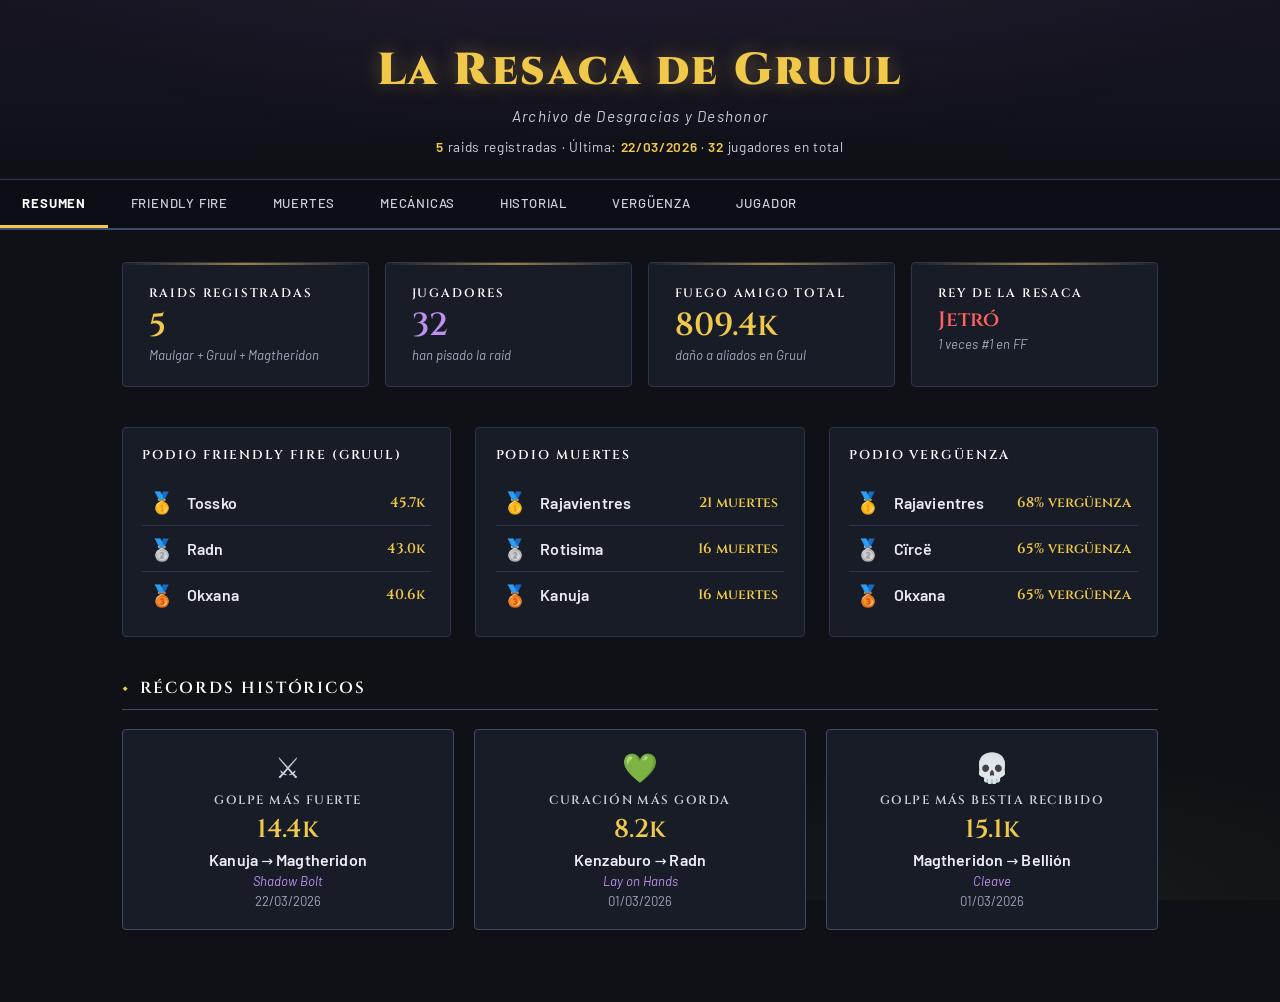
==== commit 2b7f4fb4: "actualizar dashboard.html" ====
--- a/dashboard.html
+++ b/dashboard.html
@@ -687,6 +687,7 @@
     <button class="tab-btn" data-tab="muertes">Muertes</button>
     <button class="tab-btn" data-tab="mecanicas">Mecánicas</button>
     <button class="tab-btn" data-tab="historial">Historial</button>
+    <button class="tab-btn" data-tab="verguenza">Vergüenza</button>
     <button class="tab-btn" data-tab="jugador">Jugador</button>
   </nav>
 
@@ -741,6 +742,14 @@
     <div id="raid-list"></div>
   </div>
 
+  <!-- VERGÜENZA -->
+  <div class="tab-content" id="tab-verguenza">
+    <div class="section-title">Ranking de la Vergüenza</div>
+    <div class="section-note">Solo jugadores con al menos un 30% de raids asistidas</div>
+    <div id="shame-explanation"></div>
+    <table class="ranked-list" id="table-verguenza"></table>
+  </div>
+
   <!-- JUGADOR -->
   <div class="tab-content" id="tab-jugador">
     <div class="search-wrap">
@@ -809,6 +818,7 @@
   buildMuertes();
   buildMecanicas();
   buildHistorial();
+  buildVerguenza();
   setupJugador();
 }
 
@@ -997,6 +1007,37 @@
       <td><span class="player-link" data-player="${e.name}">${e.name}</span></td>
       <td class="bar-cell">${makeBar(e.val/max*100)}</td>
       <td class="val-cell">${fmtDmg(e.val)}</td>
+    </tr>`).join('')}
+  </tbody>`;
+  tbl.querySelectorAll('.player-link').forEach(el => el.addEventListener('click', () => openPlayer(el.dataset.player)));
+}
+
+// ── VERGÜENZA ─────────────────────────────────────────────────────────────────
+
+function buildVerguenza() {
+  const data = calcShame();
+  const max  = data[0]?.score ?? 1;
+
+  document.getElementById('shame-explanation').innerHTML = `
+    <div style="background:var(--bg2);border:1px solid var(--border);border-radius:6px;padding:1rem 1.2rem;margin-bottom:1.2rem;font-size:0.85rem;color:var(--text-dim);line-height:1.6">
+      <strong style="color:var(--text-bright)">¿Cómo se calcula?</strong><br>
+      Por cada raid, a cada jugador se le asigna un percentil en tres categorías:
+      <strong style="color:var(--gold)">daño a aliados (Gruul)</strong>,
+      <strong style="color:var(--red2)">número de muertes</strong> y
+      <strong style="color:var(--red2)">tiempo muerto</strong>.
+      El percentil indica qué porcentaje de compañeros tuvo un resultado mejor que el tuyo
+      (0% = el menos vergonzoso, 100% = el peor de la raid).
+      La puntuación final es la media de esos percentiles promediada sobre todas las raids asistidas.
+    </div>`;
+
+  const tbl = document.getElementById('table-verguenza');
+  tbl.innerHTML = `<thead><tr><th></th><th>Jugador</th><th class="bar-cell"></th><th>Score</th><th>Raids</th></tr></thead><tbody>
+    ${data.map((e,i) => `<tr>
+      <td class="rank-num ${rankClass(i)}">${medalEmoji(i)}</td>
+      <td><span class="player-link" data-player="${e.name}">${e.name}</span></td>
+      <td class="bar-cell"><div class="bar-wrap"><div class="bar-fill" style="width:${(e.score/max*100).toFixed(1)}%;background:var(--red2)"></div></div></td>
+      <td class="val-cell" style="color:var(--red2)">${(e.score*100).toFixed(1)}%</td>
+      <td class="td-dim">${e.count}</td>
     </tr>`).join('')}
   </tbody>`;
   tbl.querySelectorAll('.player-link').forEach(el => el.addEventListener('click', () => openPlayer(el.dataset.player)));
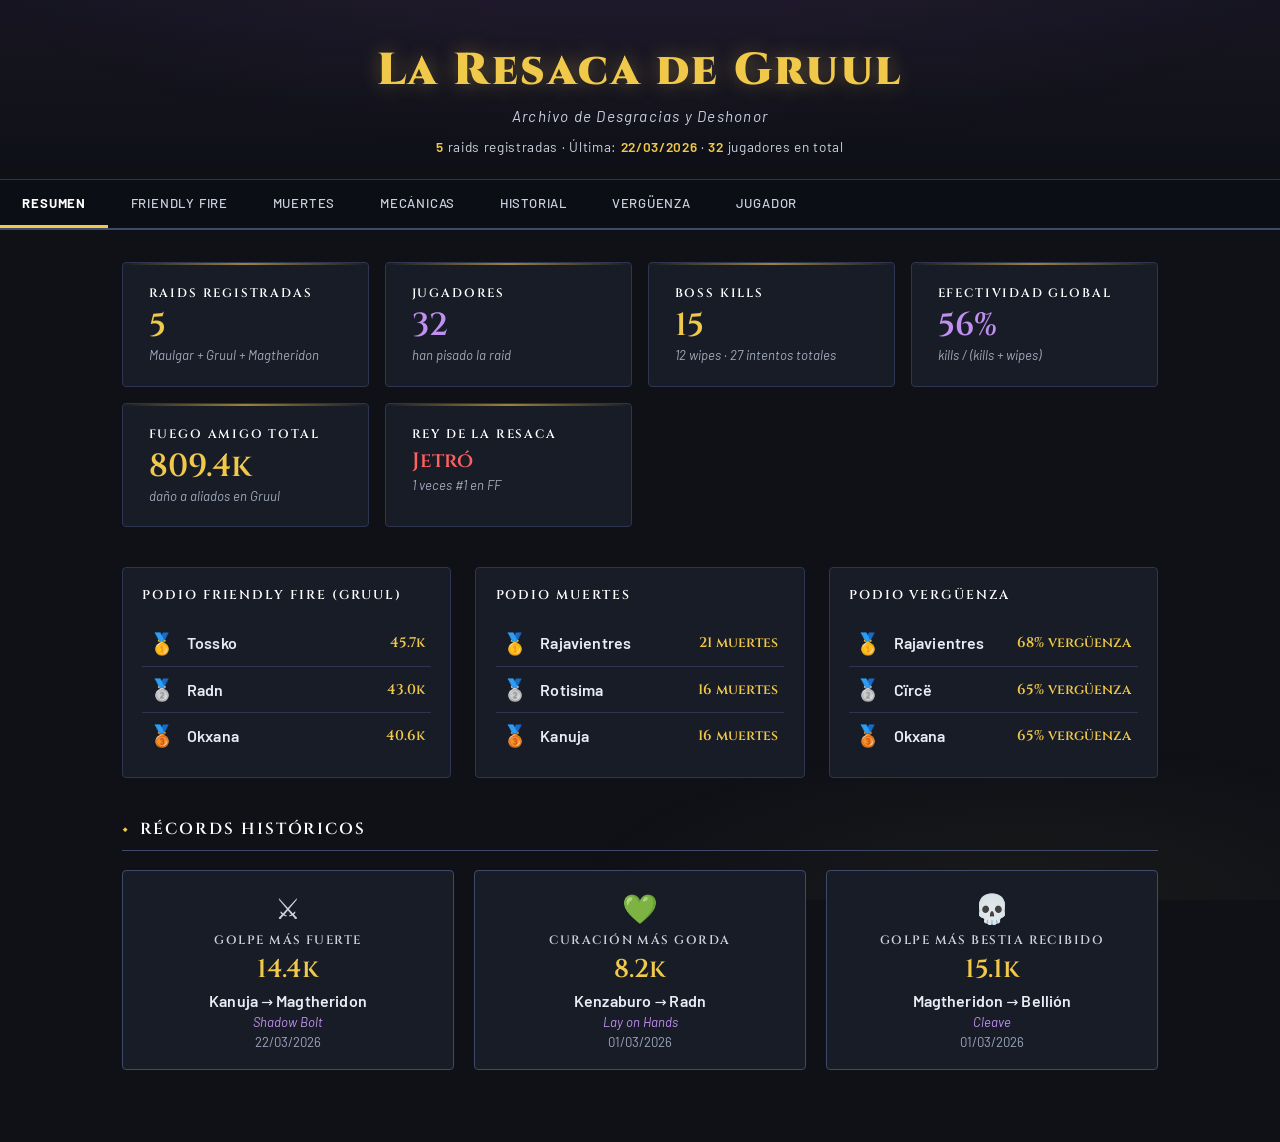
==== commit 45650875: "actualizar dashboard.html" ====
--- a/dashboard.html
+++ b/dashboard.html
@@ -903,6 +903,12 @@
   DATA.forEach(r => { if (r.leaderboard[0]) { const n = r.leaderboard[0].name; portCount.set(n, (portCount.get(n)??0)+1); } });
   const topPort = [...portCount.entries()].sort((a,b)=>b[1]-a[1])[0];
 
+  const totalKills    = DATA.reduce((s,r) => s + (r.bossStats?.totalKills ?? 0), 0);
+  const totalWipes    = DATA.reduce((s,r) => s + (r.bossStats?.totalWipes ?? 0), 0);
+  const totalTries    = totalKills + totalWipes;
+  const globalEff     = totalTries > 0 ? Math.round(totalKills / totalTries * 100) : 0;
+  const effColor      = globalEff >= 80 ? 'var(--gold)' : globalEff >= 50 ? 'var(--purple2)' : 'var(--red2)';
+
   document.getElementById('stat-cards').innerHTML = `
     <div class="stat-card">
       <div class="label">Raids Registradas</div>
@@ -913,6 +919,16 @@
       <div class="label">Jugadores</div>
       <div class="value purple">${ALL_PLAYERS.length}</div>
       <div class="sub">han pisado la raid</div>
+    </div>
+    <div class="stat-card">
+      <div class="label">Boss Kills</div>
+      <div class="value">${totalKills}</div>
+      <div class="sub">${totalWipes} wipes · ${totalTries} intentos totales</div>
+    </div>
+    <div class="stat-card">
+      <div class="label">Efectividad Global</div>
+      <div class="value" style="color:${effColor}">${totalTries > 0 ? globalEff + '%' : '—'}</div>
+      <div class="sub">kills / (kills + wipes)</div>
     </div>
     <div class="stat-card">
       <div class="label">Fuego Amigo Total</div>
@@ -1164,14 +1180,29 @@
             </ul>
           </div>` : ''}` : '';
 
+    const bs      = r.bossStats;
+    const effVal  = bs && bs.totalTries > 0 ? Math.round(bs.totalKills / bs.totalTries * 100) : null;
+    const effColor = effVal === null ? 'var(--text-dim)' : effVal >= 80 ? 'var(--gold)' : effVal >= 50 ? 'var(--purple2)' : 'var(--red2)';
+    const effLabel = effVal !== null
+      ? `<strong style="color:${effColor}">${effVal}%</strong><span style="color:var(--text-dim);font-size:.8rem;margin-left:.4rem">(${bs.totalKills}K/${bs.totalWipes}W)</span>`
+      : '<strong style="color:var(--text-dim)">—</strong>';
+
     return `<div class="raid-card" id="rcard-${i}">
       <div class="raid-header" onclick="toggleRaid('rcard-${i}')">
         <span class="raid-date">${fmtDate(r.fecha)}</span>
-        <span class="raid-portador"><span class="label">Resaca:</span><strong>${port ? port.name : '—'}</strong>${port ? `<span style="color:var(--text-dim);font-size:.8rem;margin-left:.4rem">(${fmtDmg(port.damage)})</span>` : ''}</span>
+        <span class="raid-portador"><span class="label">Efectividad:</span>${effLabel}</span>
         <span class="raid-arrow">▼</span>
       </div>
       <div class="raid-body">
         <div class="raid-body-grid">
+          <div class="raid-section">
+            <div class="raid-section-title">🍺 Resaca</div>
+            <ul><li>${port ? port.name : '—'}${port ? `<span>${fmtDmg(port.damage)}</span>` : ''}</li></ul>
+          </div>
+          <div class="raid-section">
+            <div class="raid-section-title">🏹 Bosses</div>
+            ${bs ? `<ul>${(bs.bosses ?? []).map(b => `<li>${b.name}<span>${b.kills}K / ${b.wipes}W</span></li>`).join('')}</ul>` : '<span style="color:var(--text-dim);font-style:italic">—</span>'}
+          </div>
           <div class="raid-section">
             <div class="raid-section-title">Muertes Top 3</div>
             ${miniList(top3d, e => e.count+'×')}
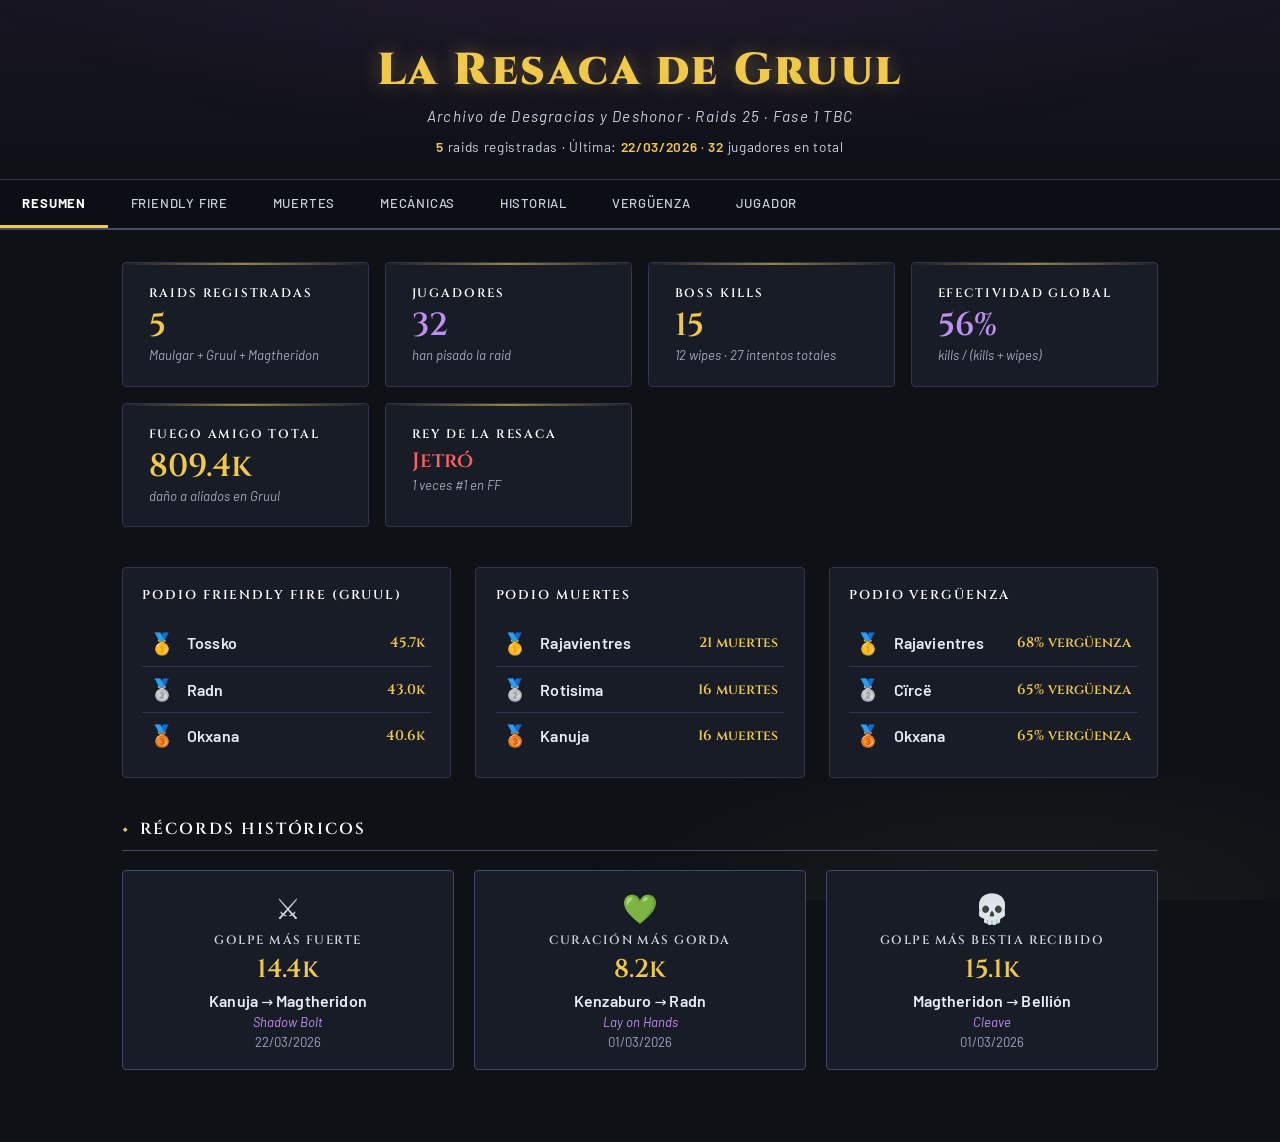
==== commit 85a9cf30: "actualizar dashboard.html" ====
--- a/dashboard.html
+++ b/dashboard.html
@@ -677,7 +677,7 @@
 <div id="app">
   <header>
     <div class="header-title">La Resaca de Gruul</div>
-    <div class="header-sub">Archivo de Desgracias y Deshonor</div>
+    <div class="header-sub">Archivo de Desgracias y Deshonor · Raids 25 · Fase 1 TBC</div>
     <div class="header-meta" id="header-meta"></div>
   </header>
 
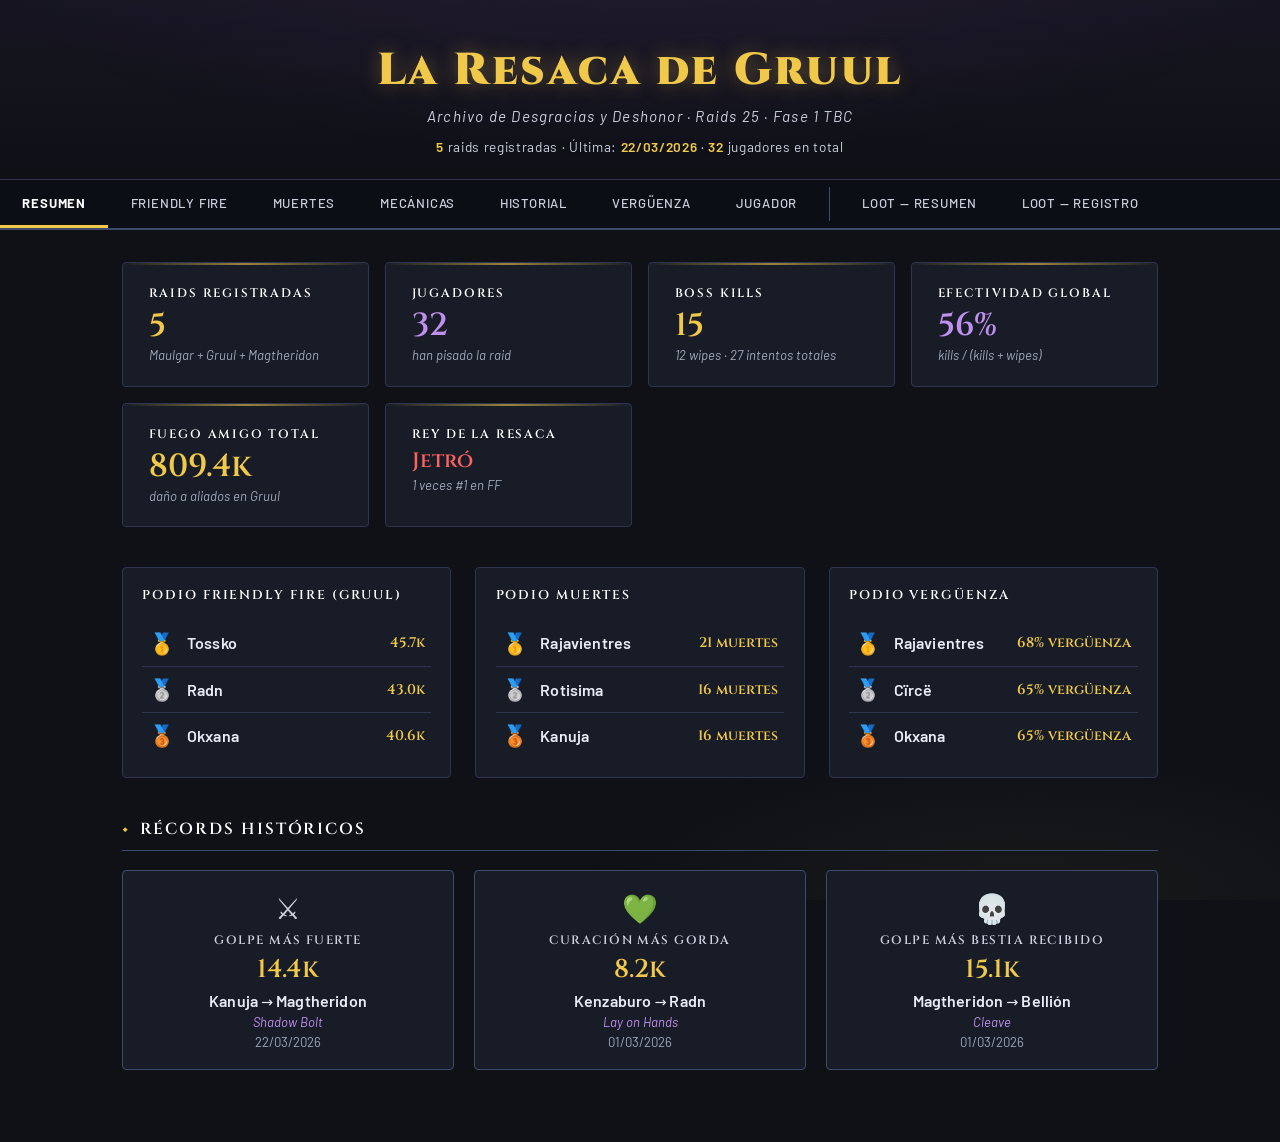
==== commit 00533848: "actualizar dashboard.html" ====
--- a/dashboard.html
+++ b/dashboard.html
@@ -182,6 +182,13 @@
   .tab-btn:hover { color: var(--text-bright); }
   .tab-btn.active { color: var(--text-bright); font-family: 'Barlow', system-ui, sans-serif; font-weight: 700; border-bottom-color: var(--gold); border-bottom-width: 3px; }
 
+  .nav-separator {
+    width: 1px;
+    background: var(--border2);
+    margin: 0.45rem 0.6rem;
+    flex-shrink: 0;
+  }
+
   /* ── CONTENT ── */
   .tab-content { display: none; padding: 2rem; max-width: 1100px; margin: 0 auto; }
   .tab-content.active { display: block; }
@@ -655,7 +662,133 @@
   ::-webkit-scrollbar-track { background: var(--bg); }
   ::-webkit-scrollbar-thumb { background: var(--border); border-radius: 3px; }
   ::-webkit-scrollbar-thumb:hover { background: var(--gold-dim); }
+
+  /* ── LOOT ── */
+  .loot-select {
+    background: var(--bg2);
+    border: 1px solid var(--border);
+    border-radius: 4px;
+    padding: 0.7rem 1rem;
+    color: var(--text-bright);
+    font-family: 'Barlow', system-ui, sans-serif;
+    font-size: 1rem;
+    outline: none;
+    cursor: pointer;
+    width: 100%;
+    max-width: 320px;
+    margin-bottom: 1.5rem;
+    transition: border-color 0.2s;
+  }
+  .loot-select:focus { border-color: var(--gold-dim); }
+
+  .loot-chips {
+    display: flex;
+    flex-wrap: wrap;
+    gap: 0.6rem;
+    margin-bottom: 1.5rem;
+  }
+  .loot-chip {
+    background: var(--bg2);
+    border: 1px solid var(--border);
+    border-radius: 4px;
+    padding: 0.6rem 1.1rem;
+    display: flex;
+    flex-direction: column;
+    align-items: center;
+    gap: 0.2rem;
+    min-width: 80px;
+  }
+  .loot-chip .chip-val {
+    font-family: 'Cinzel', serif;
+    font-size: 1.4rem;
+    font-weight: 600;
+    color: var(--gold);
+    line-height: 1;
+  }
+  .loot-chip .chip-val.purple { color: var(--purple2); }
+  .loot-chip .chip-val.blue   { color: #87ceeb; }
+  .loot-chip .chip-val.dim    { color: var(--text-dim); }
+  .loot-chip .chip-label {
+    font-size: 0.72rem;
+    letter-spacing: 0.1em;
+    text-transform: uppercase;
+    color: var(--text-dim);
+    white-space: nowrap;
+  }
+
+  .response-badge {
+    display: inline-block;
+    font-family: 'Cinzel', serif;
+    font-size: 0.68rem;
+    letter-spacing: 0.08em;
+    padding: 0.15rem 0.5rem;
+    border-radius: 2px;
+    text-transform: uppercase;
+    white-space: nowrap;
+  }
+  .response-badge.bis     { background: rgba(240,200,74,0.12);  border: 1px solid var(--gold-dim); color: var(--gold); }
+  .response-badge.upgrade { background: rgba(138,92,184,0.15);  border: 1px solid var(--purple);   color: var(--purple2); }
+  .response-badge.offspec { background: rgba(70,130,200,0.15);  border: 1px solid #3a6a9a;         color: #87ceeb; }
+  .response-badge.other   { background: rgba(255,255,255,0.04); border: 1px solid var(--border);   color: var(--text-dim); }
+
+  .item-icon {
+    width: 18px;
+    height: 18px;
+    border: 1px solid rgba(255,255,255,0.12);
+    border-radius: 2px;
+    vertical-align: middle;
+    margin-right: 0.35rem;
+    flex-shrink: 0;
+  }
+  .item-link {
+    color: var(--text-bright);
+    text-decoration: none;
+    transition: color 0.15s;
+    vertical-align: middle;
+  }
+  .item-link:hover { color: var(--gold2); }
+
+  .loot-stat-cards {
+    display: flex;
+    flex-wrap: wrap;
+    gap: 0.5rem;
+    margin-bottom: 1.8rem;
+  }
+  .loot-stat-card {
+    background: var(--bg2);
+    border: 1px solid var(--border);
+    border-radius: 4px;
+    padding: 0.75rem 1.2rem;
+    text-align: center;
+    min-width: 90px;
+  }
+  .lsc-val {
+    font-family: 'Cinzel', serif;
+    font-size: 1.6rem;
+    font-weight: 600;
+    color: var(--gold);
+    line-height: 1;
+  }
+  .lsc-label {
+    font-size: 0.72rem;
+    letter-spacing: 0.08em;
+    text-transform: uppercase;
+    color: var(--text-dim);
+    margin-top: 0.3rem;
+  }
+  .loot-check {
+    color: var(--gold);
+    font-size: 0.75rem;
+  }
+  .loot-loading {
+    text-align: center;
+    color: var(--text-dim);
+    font-style: italic;
+    padding: 3rem;
+  }
 </style>
+<script>const whTooltips = {colorLinks: true, iconizeLinks: true, renameLinks: false};</script>
+<script src="https://wow.zamimg.com/widgets/power.js"></script>
 </head>
 <body>
 
@@ -689,6 +822,9 @@
     <button class="tab-btn" data-tab="historial">Historial</button>
     <button class="tab-btn" data-tab="verguenza">Vergüenza</button>
     <button class="tab-btn" data-tab="jugador">Jugador</button>
+    <div class="nav-separator"></div>
+    <button class="tab-btn" data-tab="loot-resumen">Loot — Resumen</button>
+    <button class="tab-btn" data-tab="loot-registro">Loot — Registro</button>
   </nav>
 
   <!-- RESUMEN -->
@@ -758,6 +894,16 @@
     </div>
     <div id="player-profile"></div>
     <div id="player-empty" class="empty-msg">Escribe un nombre para ver el perfil del jugador.</div>
+  </div>
+
+  <!-- LOOT RESUMEN -->
+  <div class="tab-content" id="tab-loot-resumen">
+    <div id="loot-resumen-inner"><div class="loot-loading">Cargando datos de loot...</div></div>
+  </div>
+
+  <!-- LOOT REGISTRO -->
+  <div class="tab-content" id="tab-loot-registro">
+    <div id="loot-registro-inner"><div class="loot-loading">Cargando datos de loot...</div></div>
   </div>
 </div>
 
@@ -1362,6 +1508,282 @@
   `;
 }
 
+// ── LOOT ──────────────────────────────────────────────────────────────────────
+
+const LOOT_SHEET_URL = 'https://docs.google.com/spreadsheets/d/1aYgN7vk6tP_XFiwPlUQvI2xgEPzIv73PmyLmyhJ9jCI/gviz/tq?sheet=Data%20F1';
+const ASSIGNED     = new Set(['BiS', 'Upgrade', 'Off-Spec']);
+const ICON_MAP     = {};   // itemID (string) → iconName (lowercase)
+const SHEET_BASE   = 'https://docs.google.com/spreadsheets/d/1aYgN7vk6tP_XFiwPlUQvI2xgEPzIv73PmyLmyhJ9jCI/gviz/tq?sheet=';
+
+function stripBrackets(s) {
+  if (!s) return '';
+  return (s.startsWith('[') && s.endsWith(']')) ? s.slice(1, -1) : s;
+}
+
+function itemIcon(id) {
+  if (!id) return '';
+  const icon = ICON_MAP[String(id)];
+  const src  = icon ? `https://wow.zamimg.com/images/wow/icons/small/${icon}.jpg` : '';
+  return `<img class="item-icon" data-itemid="${id}"${src ? ` src="${src}"` : ''} alt="">`;
+}
+
+async function fetchMissingIcons() {
+  const imgs = [...document.querySelectorAll('#loot-items-table .item-icon[data-itemid]:not([src])')];
+  if (!imgs.length) return;
+  const ids = [...new Set(imgs.map(img => img.dataset.itemid))];
+  await Promise.all(ids.map(async id => {
+    if (ICON_MAP[id] !== undefined) return;
+    try {
+      const res = await fetch(`https://nether.wowhead.com/tbc/tooltip/item/${id}?locale=0`);
+      const d   = await res.json();
+      ICON_MAP[id] = d.icon ? d.icon.toLowerCase() : null;
+    } catch { ICON_MAP[id] = null; }
+  }));
+  document.querySelectorAll('#loot-items-table .item-icon[data-itemid]').forEach(img => {
+    const icon = ICON_MAP[img.dataset.itemid];
+    if (icon) img.src = `https://wow.zamimg.com/images/wow/icons/small/${icon}.jpg`;
+  });
+}
+
+let lootRows   = null;
+let lootLoaded = false;
+let _dataReady = false;
+let _iconsReady = false;
+
+function _checkLootReady() {
+  if (!_dataReady || !_iconsReady) return;
+  lootLoaded = true;
+  buildLootResumen();
+  buildLootRegistroShell();
+}
+
+function fetchLootData() {
+  if (lootLoaded) return;
+
+  // ── Carga Data F1 ──
+  window.__lootCallback = function(json) {
+    delete window.__lootCallback;
+    try {
+      const cols = json.table.cols;
+      const idx  = {};
+      cols.forEach((c, i) => { if (c.label) idx[c.label] = i; });
+      const get = (row, label) => {
+        const i = idx[label];
+        return (i !== undefined && row.c[i]) ? row.c[i].v : null;
+      };
+      lootRows = (json.table.rows || []).filter(r => r && r.c).map(row => {
+        const rawDate = get(row, 'date');
+        let dateStr = '';
+        if (typeof rawDate === 'string' && rawDate.startsWith('Date(')) {
+          const [y, m, d] = rawDate.slice(5, -1).split(',').map(Number);
+          dateStr = `${y}-${String(m + 1).padStart(2,'0')}-${String(d).padStart(2,'0')}`;
+        }
+        return {
+          nombre:   get(row, 'Nombre'),
+          date:     dateStr,
+          item:     get(row, 'item'),
+          itemID:   get(row, 'itemID'),
+          response: get(row, 'response'),
+          boss:     get(row, 'boss'),
+        };
+      }).filter(r => r.nombre && r.item);
+    } catch(e) {
+      document.getElementById('loot-resumen-inner').innerHTML =
+        `<div class="loot-loading">Error al procesar loot: ${e.message}</div>`;
+    }
+    _dataReady = true;
+    _checkLootReady();
+  };
+  const s1 = document.createElement('script');
+  s1.src = LOOT_SHEET_URL + '&tqx=responseHandler:__lootCallback';
+  s1.onerror = () => {
+    document.getElementById('loot-resumen-inner').innerHTML =
+      '<div class="loot-loading">No se pudieron cargar los datos. Comprueba que el sheet es público.</div>';
+    _dataReady = true; _checkLootReady();
+  };
+  document.head.appendChild(s1);
+
+  // ── Carga IconCache ──
+  window.__iconCacheCallback = function(json) {
+    delete window.__iconCacheCallback;
+    try {
+      const cols = json.table.cols;
+      const idx  = {};
+      cols.forEach((c, i) => { if (c.label) idx[c.label] = i; });
+      (json.table.rows || []).filter(r => r && r.c).forEach(row => {
+        const id   = row.c[idx['itemID']]?.v;
+        const icon = row.c[idx['iconName']]?.v;
+        if (id && icon) ICON_MAP[String(id)] = String(icon).toLowerCase();
+      });
+    } catch(_) {}
+    _iconsReady = true;
+    _checkLootReady();
+  };
+  const s2 = document.createElement('script');
+  s2.src = SHEET_BASE + 'IconCache&tqx=responseHandler:__iconCacheCallback';
+  s2.onerror = () => { _iconsReady = true; _checkLootReady(); };
+  document.head.appendChild(s2);
+}
+
+const BAG_ID   = '34845';
+const MOUNT_ID = '30480';
+
+function buildLootResumen() {
+  const byPlayer = new Map();
+  let totDE = 0, totBank = 0, totBag = 0, totMount = 0;
+  let totBis = 0, totUpgrade = 0, totOffspec = 0;
+
+  lootRows.forEach(r => {
+    if (!byPlayer.has(r.nombre)) byPlayer.set(r.nombre, {bis:0, upgrade:0, offspec:0, total:0, bag:false, mount:false});
+    const p   = byPlayer.get(r.nombre);
+    const id  = String(r.itemID);
+    const res = r.response;
+    if      (res === 'BiS')       { p.bis++;     p.total++; totBis++; }
+    else if (res === 'Upgrade')   { p.upgrade++; p.total++; totUpgrade++; }
+    else if (res === 'Off-Spec')  { p.offspec++; p.total++; totOffspec++; }
+    else if (res === 'Disenchant') totDE++;
+    else if (res === 'Banking')    totBank++;
+    if (id === BAG_ID)   { p.bag   = true; totBag++; }
+    if (id === MOUNT_ID) { p.mount = true; totMount++; }
+  });
+
+  const totAssigned = totBis + totUpgrade + totOffspec;
+  const rows    = [...byPlayer.entries()].map(([name, s]) => ({name, ...s})).sort((a,b) => b.bis - a.bis || b.total - a.total);
+  const maxTotal = rows[0]?.total || 1;
+
+  document.getElementById('loot-resumen-inner').innerHTML = `
+    <div class="loot-stat-cards">
+      <div class="loot-stat-card"><div class="lsc-val" style="color:var(--text-bright)">${totAssigned}</div><div class="lsc-label">Repartidos</div></div>
+      <div class="loot-stat-card"><div class="lsc-val">${totBis}</div><div class="lsc-label">BiS</div></div>
+      <div class="loot-stat-card"><div class="lsc-val" style="color:var(--purple2)">${totUpgrade}</div><div class="lsc-label">Upgrade</div></div>
+      <div class="loot-stat-card"><div class="lsc-val" style="color:#87ceeb">${totOffspec}</div><div class="lsc-label">Off-Spec</div></div>
+      <div class="loot-stat-card"><div class="lsc-val" style="color:var(--text-dim)">${totDE}</div><div class="lsc-label">Desenc.</div></div>
+      <div class="loot-stat-card"><div class="lsc-val" style="color:var(--text-dim)">${totBank}</div><div class="lsc-label">Banking</div></div>
+      <div class="loot-stat-card"><div class="lsc-val" style="color:var(--text-dim)">${totBag}</div><div class="lsc-label">Bolsas</div></div>
+      <div class="loot-stat-card"><div class="lsc-val" style="color:var(--text-dim)">${totMount}</div><div class="lsc-label">Monturas</div></div>
+    </div>
+    <div class="section-title">Por Jugador</div>
+    <table class="ranked-list">
+      <thead><tr>
+        <th>Jugador</th>
+        <th style="text-align:right">BiS</th>
+        <th style="text-align:right">Upgrade</th>
+        <th style="text-align:right">Off-Spec</th>
+        <th style="text-align:right">Total</th>
+        <th class="bar-cell"></th>
+        <th style="text-align:center" title="Bolsa de Karazhan">Bolsa</th>
+        <th style="text-align:center" title="Montura">Montura</th>
+      </tr></thead>
+      <tbody>
+        ${rows.map((r, i) => `<tr>
+          <td class="player-link" style="cursor:pointer" onclick="goToLootRegistro('${r.name}')">${r.name}</td>
+          <td class="val-cell">${r.bis    || '<span class="td-dim">—</span>'}</td>
+          <td class="val-cell purple">${r.upgrade || '<span class="td-dim">—</span>'}</td>
+          <td style="color:#87ceeb;font-family:'Cinzel',serif;font-size:.9rem;font-weight:600;text-align:right">${r.offspec || '<span class="td-dim">—</span>'}</td>
+          <td style="color:var(--text-bright);font-family:'Cinzel',serif;font-size:.9rem;font-weight:600;text-align:right">${r.total || '—'}</td>
+          <td class="bar-cell">${makeBar(Math.round(r.total / maxTotal * 100))}</td>
+          <td style="text-align:center">${r.bag   ? '<span class="loot-check">✦</span>' : '<span class="td-dim">—</span>'}</td>
+          <td style="text-align:center">${r.mount ? '<span class="loot-check">✦</span>' : '<span class="td-dim">—</span>'}</td>
+        </tr>`).join('')}
+      </tbody>
+    </table>
+  `;
+}
+
+function buildLootRegistroShell() {
+  const players = [...new Set(lootRows.map(r => r.nombre))].sort();
+  document.getElementById('loot-registro-inner').innerHTML = `
+    <div class="section-title">Registro de Loot · Fase 1</div>
+    <select class="loot-select" id="loot-player-select">
+      <option value="">— Selecciona un jugador —</option>
+      ${players.map(p => `<option value="${p}">${p}</option>`).join('')}
+    </select>
+    <div id="loot-player-detail"></div>
+  `;
+  document.getElementById('loot-player-select').addEventListener('change', e => renderLootPlayer(e.target.value));
+}
+
+function renderLootPlayer(nombre) {
+  const el = document.getElementById('loot-player-detail');
+  if (!nombre) { el.innerHTML = ''; return; }
+
+  const allPlayerRows = lootRows.filter(r => r.nombre === nombre);
+  const hasBag   = allPlayerRows.some(r => String(r.itemID) === BAG_ID);
+  const hasMount = allPlayerRows.some(r => String(r.itemID) === MOUNT_ID);
+  const bagRow   = allPlayerRows.find(r => String(r.itemID) === BAG_ID);
+  const mountRow = allPlayerRows.find(r => String(r.itemID) === MOUNT_ID);
+
+  const items = allPlayerRows
+    .filter(r => ASSIGNED.has(r.response))
+    .sort((a,b) => b.date.localeCompare(a.date));
+
+  const counts = {};
+  items.forEach(r => { counts[r.response] = (counts[r.response] || 0) + 1; });
+
+  const chipColor = { 'BiS': '', 'Upgrade': 'purple', 'Off-Spec': 'blue' };
+
+  el.innerHTML = `
+    <div class="loot-chips">
+      <div class="loot-chip">
+        <div class="chip-val" style="color:var(--text-bright)">${items.length}</div>
+        <div class="chip-label">Total</div>
+      </div>
+      ${['BiS','Upgrade','Off-Spec'].map(k => `<div class="loot-chip">
+        <div class="chip-val ${chipColor[k] || ''}">${counts[k] || 0}</div>
+        <div class="chip-label">${k}</div>
+      </div>`).join('')}
+      ${hasBag ? `<div class="loot-chip" style="border-color:var(--gold-dim)">
+        <div class="chip-val">${bagRow?.itemID
+          ? `<a href="https://www.wowhead.com/tbc/item=${bagRow.itemID}" style="color:var(--gold);text-decoration:none">${stripBrackets(bagRow.item)}</a>`
+          : '✦'}</div>
+        <div class="chip-label">Bolsa</div>
+      </div>` : ''}
+      ${hasMount ? `<div class="loot-chip" style="border-color:var(--gold-dim)">
+        <div class="chip-val">${mountRow?.itemID
+          ? `<a href="https://www.wowhead.com/tbc/item=${mountRow.itemID}" style="color:var(--gold);text-decoration:none">${stripBrackets(mountRow.item)}</a>`
+          : '✦'}</div>
+        <div class="chip-label">Montura</div>
+      </div>` : ''}
+    </div>
+    <table class="ranked-list" id="loot-items-table">
+      <thead><tr>
+        <th>Fecha</th>
+        <th>Item</th>
+        <th>Boss</th>
+        <th>Tipo</th>
+      </tr></thead>
+      <tbody>
+        ${items.map(r => `<tr>
+          <td class="td-gold" style="white-space:nowrap">${r.date ? fmtDate(r.date) : '—'}</td>
+          <td style="white-space:nowrap">${r.itemID
+            ? `<a class="item-link" href="https://www.wowhead.com/tbc/item=${r.itemID}">${itemIcon(r.itemID)}${stripBrackets(r.item)}</a>`
+            : stripBrackets(r.item)}</td>
+          <td class="td-dim" style="font-size:.85rem">${r.boss || '—'}</td>
+          <td>${lootBadge(r.response)}</td>
+        </tr>`).join('')}
+      </tbody>
+    </table>
+  `;
+
+  fetchMissingIcons();
+}
+
+function goToLootRegistro(nombre) {
+  document.querySelectorAll('.tab-btn').forEach(b => b.classList.remove('active'));
+  document.querySelectorAll('.tab-content').forEach(c => c.classList.remove('active'));
+  const btn = document.querySelector('.tab-btn[data-tab="loot-registro"]');
+  btn.classList.add('active');
+  document.getElementById('tab-loot-registro').classList.add('active');
+  const sel = document.getElementById('loot-player-select');
+  if (sel) { sel.value = nombre; renderLootPlayer(nombre); }
+}
+
+function lootBadge(resp) {
+  if (!resp) return '<span class="response-badge other">—</span>';
+  const cls = resp === 'BiS' ? 'bis' : resp === 'Upgrade' ? 'upgrade' : resp === 'Off-Spec' ? 'offspec' : 'other';
+  return `<span class="response-badge ${cls}">${resp}</span>`;
+}
+
 // ── TAB NAVIGATION ────────────────────────────────────────────────────────────
 
 document.querySelectorAll('.tab-btn').forEach(btn => {
@@ -1370,6 +1792,9 @@
     document.querySelectorAll('.tab-content').forEach(c => c.classList.remove('active'));
     btn.classList.add('active');
     document.getElementById('tab-' + btn.dataset.tab).classList.add('active');
+    if ((btn.dataset.tab === 'loot-resumen' || btn.dataset.tab === 'loot-registro') && !lootLoaded) {
+      fetchLootData();
+    }
   });
 });
 </script>
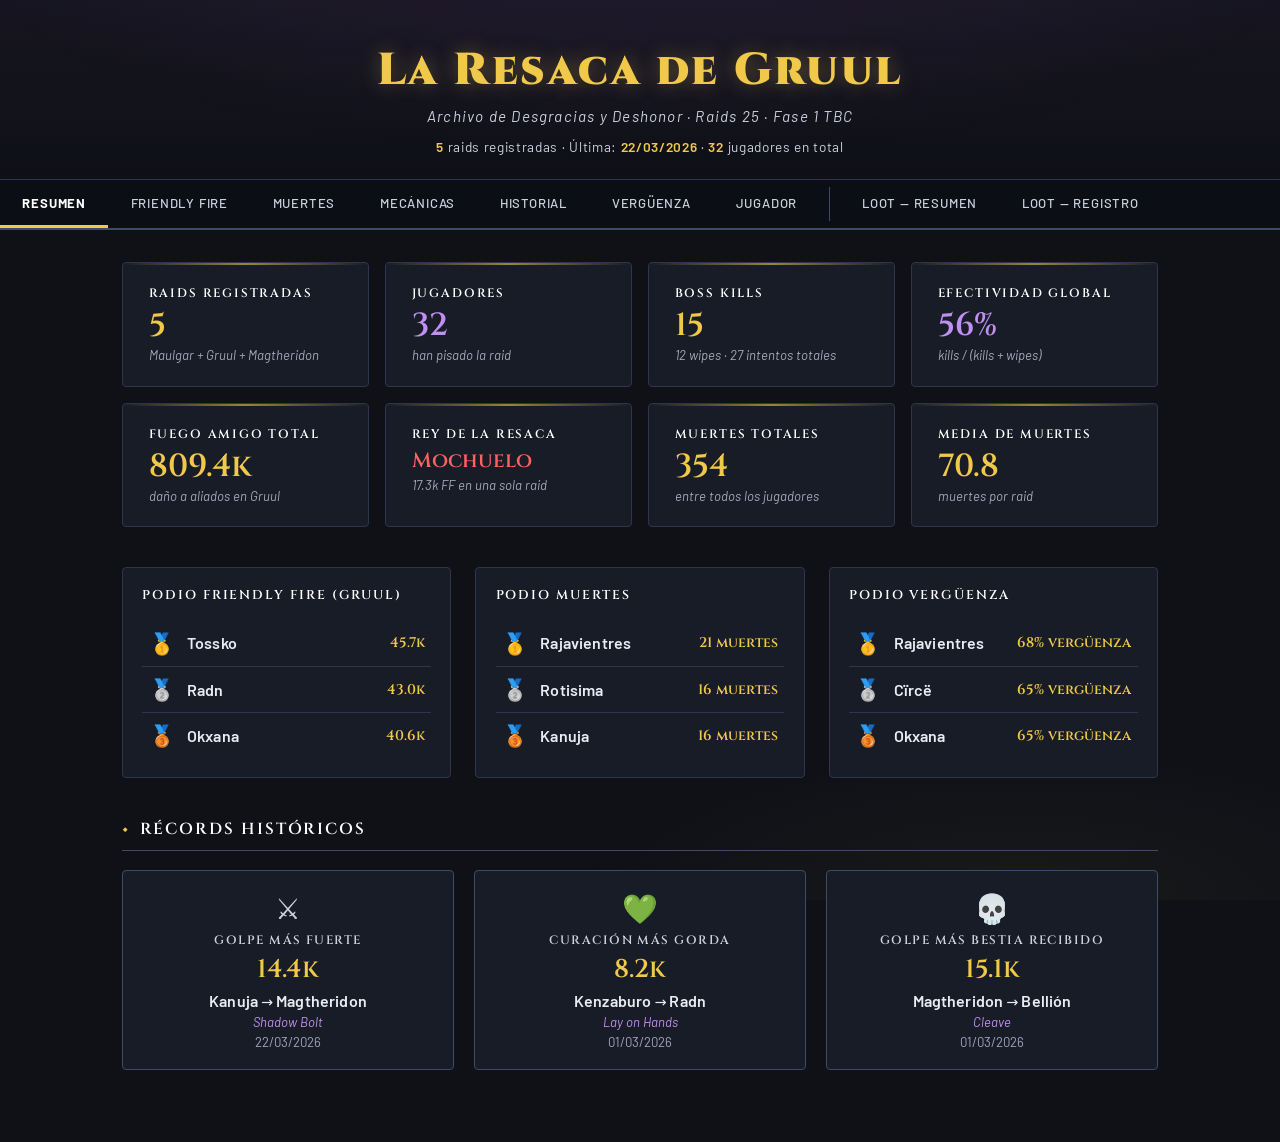
==== commit fbd3cadc: "actualizar dashboard.html" ====
--- a/dashboard.html
+++ b/dashboard.html
@@ -1045,15 +1045,21 @@
 
 function buildResumen() {
   const totalFF = DATA.reduce((s,r) => s + r.leaderboard.reduce((ss,e) => ss + e.damage, 0), 0);
-  const portCount = new Map();
-  DATA.forEach(r => { if (r.leaderboard[0]) { const n = r.leaderboard[0].name; portCount.set(n, (portCount.get(n)??0)+1); } });
-  const topPort = [...portCount.entries()].sort((a,b)=>b[1]-a[1])[0];
+  let maxFF = {name: null, damage: 0};
+  DATA.forEach(r => {
+    if (r.leaderboard[0] && r.leaderboard[0].damage > maxFF.damage)
+      maxFF = {name: r.leaderboard[0].name, damage: r.leaderboard[0].damage};
+  });
 
   const totalKills    = DATA.reduce((s,r) => s + (r.bossStats?.totalKills ?? 0), 0);
   const totalWipes    = DATA.reduce((s,r) => s + (r.bossStats?.totalWipes ?? 0), 0);
   const totalTries    = totalKills + totalWipes;
   const globalEff     = totalTries > 0 ? Math.round(totalKills / totalTries * 100) : 0;
   const effColor      = globalEff >= 80 ? 'var(--gold)' : globalEff >= 50 ? 'var(--purple2)' : 'var(--red2)';
+
+  const totalDeaths = DATA.reduce((s,r) => s + (r.deathStats?.deaths ?? []).reduce((ss,e) => ss + e.count, 0), 0);
+
+  const avgDeaths = DATA.length > 0 ? (totalDeaths / DATA.length).toFixed(1) : 0;
 
   document.getElementById('stat-cards').innerHTML = `
     <div class="stat-card">
@@ -1083,8 +1089,18 @@
     </div>
     <div class="stat-card">
       <div class="label">Rey de la Resaca</div>
-      <div class="value red" style="font-size:1.3rem">${topPort ? topPort[0] : '-'}</div>
-      <div class="sub">${topPort ? topPort[1] + ' veces #1 en FF' : ''}</div>
+      <div class="value red" style="font-size:1.3rem">${maxFF.name ?? '-'}</div>
+      <div class="sub">${maxFF.name ? fmtDmg(maxFF.damage) + ' FF en una sola raid' : ''}</div>
+    </div>
+    <div class="stat-card">
+      <div class="label">Muertes Totales</div>
+      <div class="value">${totalDeaths}</div>
+      <div class="sub">entre todos los jugadores</div>
+    </div>
+    <div class="stat-card">
+      <div class="label">Media de Muertes</div>
+      <div class="value">${avgDeaths}</div>
+      <div class="sub">muertes por raid</div>
     </div>
   `;
 
@@ -1288,7 +1304,7 @@
   const container = document.getElementById('raid-list');
   if (!DATA.length) { container.innerHTML = '<div class="empty-msg">No hay raids registradas.</div>'; return; }
 
-  container.innerHTML = [...DATA].reverse().map((r, i) => {
+  container.innerHTML = [...DATA].map((r, i) => {
     const port    = r.leaderboard[0];
     const fd      = r.deathStats?.firstToDie?.name ?? '—';
     const top3d   = (r.deathStats?.deaths??[]).slice(0,3);
@@ -1657,6 +1673,7 @@
       <div class="loot-stat-card"><div class="lsc-val">${totBis}</div><div class="lsc-label">BiS</div></div>
       <div class="loot-stat-card"><div class="lsc-val" style="color:var(--purple2)">${totUpgrade}</div><div class="lsc-label">Upgrade</div></div>
       <div class="loot-stat-card"><div class="lsc-val" style="color:#87ceeb">${totOffspec}</div><div class="lsc-label">Off-Spec</div></div>
+      <div style="width:1px;background:var(--border);margin:0 0.25rem;align-self:stretch"></div>
       <div class="loot-stat-card"><div class="lsc-val" style="color:var(--text-dim)">${totDE}</div><div class="lsc-label">Desenc.</div></div>
       <div class="loot-stat-card"><div class="lsc-val" style="color:var(--text-dim)">${totBank}</div><div class="lsc-label">Banking</div></div>
       <div class="loot-stat-card"><div class="lsc-val" style="color:var(--text-dim)">${totBag}</div><div class="lsc-label">Bolsas</div></div>
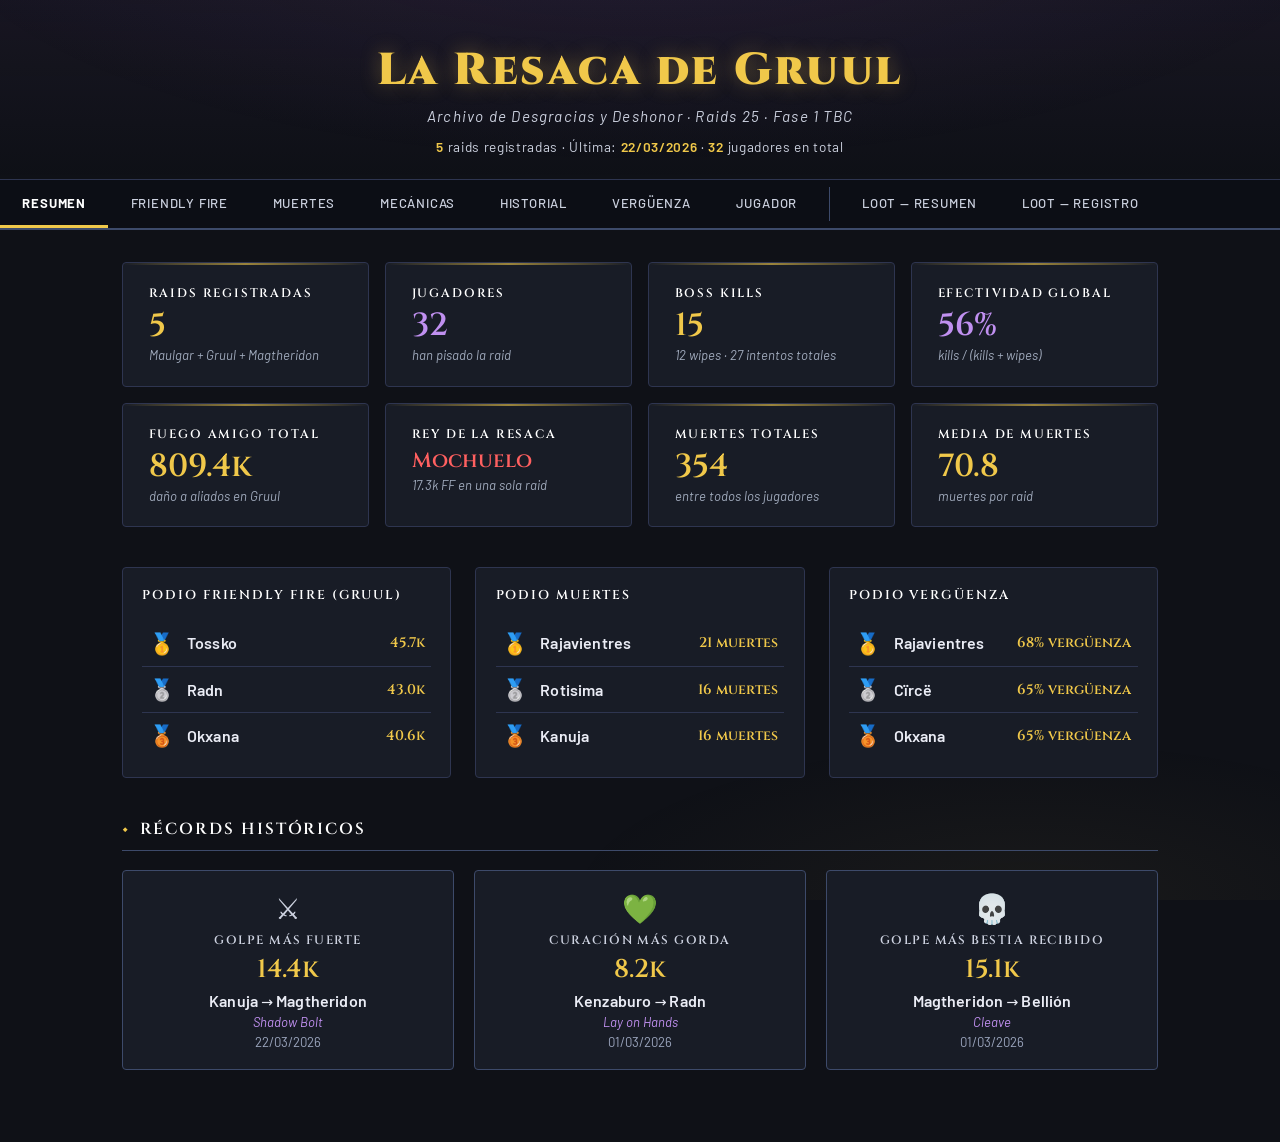
==== commit b5cc3e3e: "actualizar dashboard.html" ====
--- a/dashboard.html
+++ b/dashboard.html
@@ -758,13 +758,13 @@
     background: var(--bg2);
     border: 1px solid var(--border);
     border-radius: 4px;
-    padding: 0.75rem 1.2rem;
+    padding: 1rem 1.6rem;
     text-align: center;
-    min-width: 90px;
+    min-width: 110px;
   }
   .lsc-val {
     font-family: 'Cinzel', serif;
-    font-size: 1.6rem;
+    font-size: 2rem;
     font-weight: 600;
     color: var(--gold);
     line-height: 1;
@@ -1773,7 +1773,7 @@
         ${items.map(r => `<tr>
           <td class="td-gold" style="white-space:nowrap">${r.date ? fmtDate(r.date) : '—'}</td>
           <td style="white-space:nowrap">${r.itemID
-            ? `<a class="item-link" href="https://www.wowhead.com/tbc/item=${r.itemID}">${itemIcon(r.itemID)}${stripBrackets(r.item)}</a>`
+            ? `<a class="item-link" href="https://www.wowhead.com/tbc/item=${r.itemID}" target="_blank">${itemIcon(r.itemID)}${stripBrackets(r.item)}</a>`
             : stripBrackets(r.item)}</td>
           <td class="td-dim" style="font-size:.85rem">${r.boss || '—'}</td>
           <td>${lootBadge(r.response)}</td>
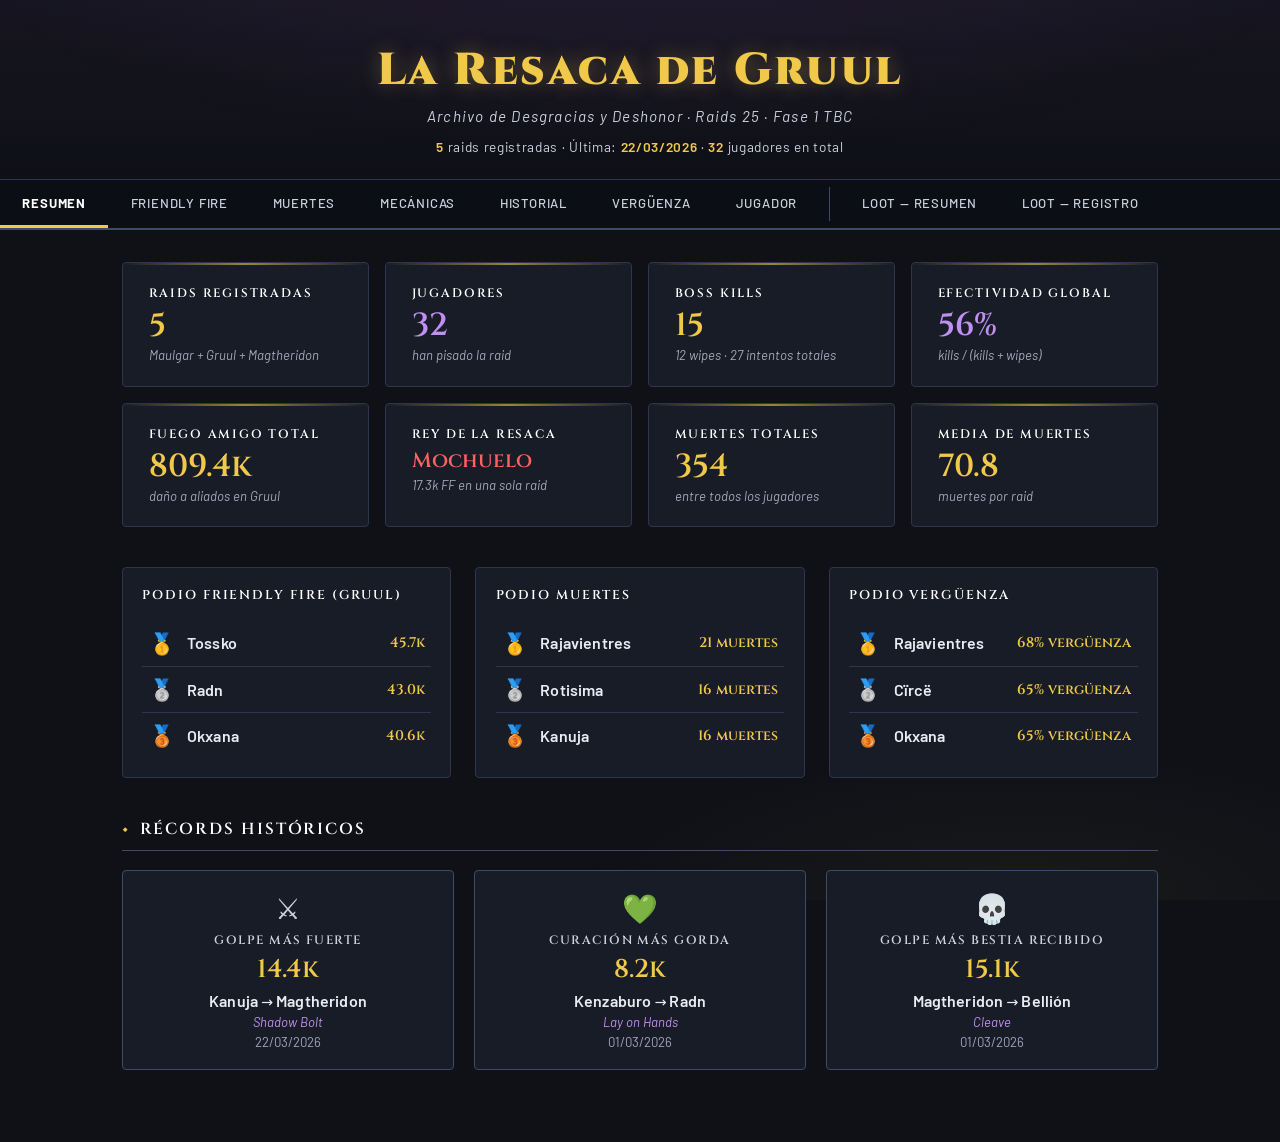
==== commit c9ab3141: "actualizar dashboard.html" ====
--- a/dashboard.html
+++ b/dashboard.html
@@ -3,6 +3,7 @@
 <head>
 <meta charset="UTF-8">
 <meta name="viewport" content="width=device-width, initial-scale=1.0">
+<link rel="icon" type="image/x-icon" href="favicon.ico">
 <title>La Resaca de Gruul — Dashboard</title>
 <!-- Datos: generado automáticamente por el bot junto a historial.json -->
 <script src="historial.js" onerror="void 0"></script>
